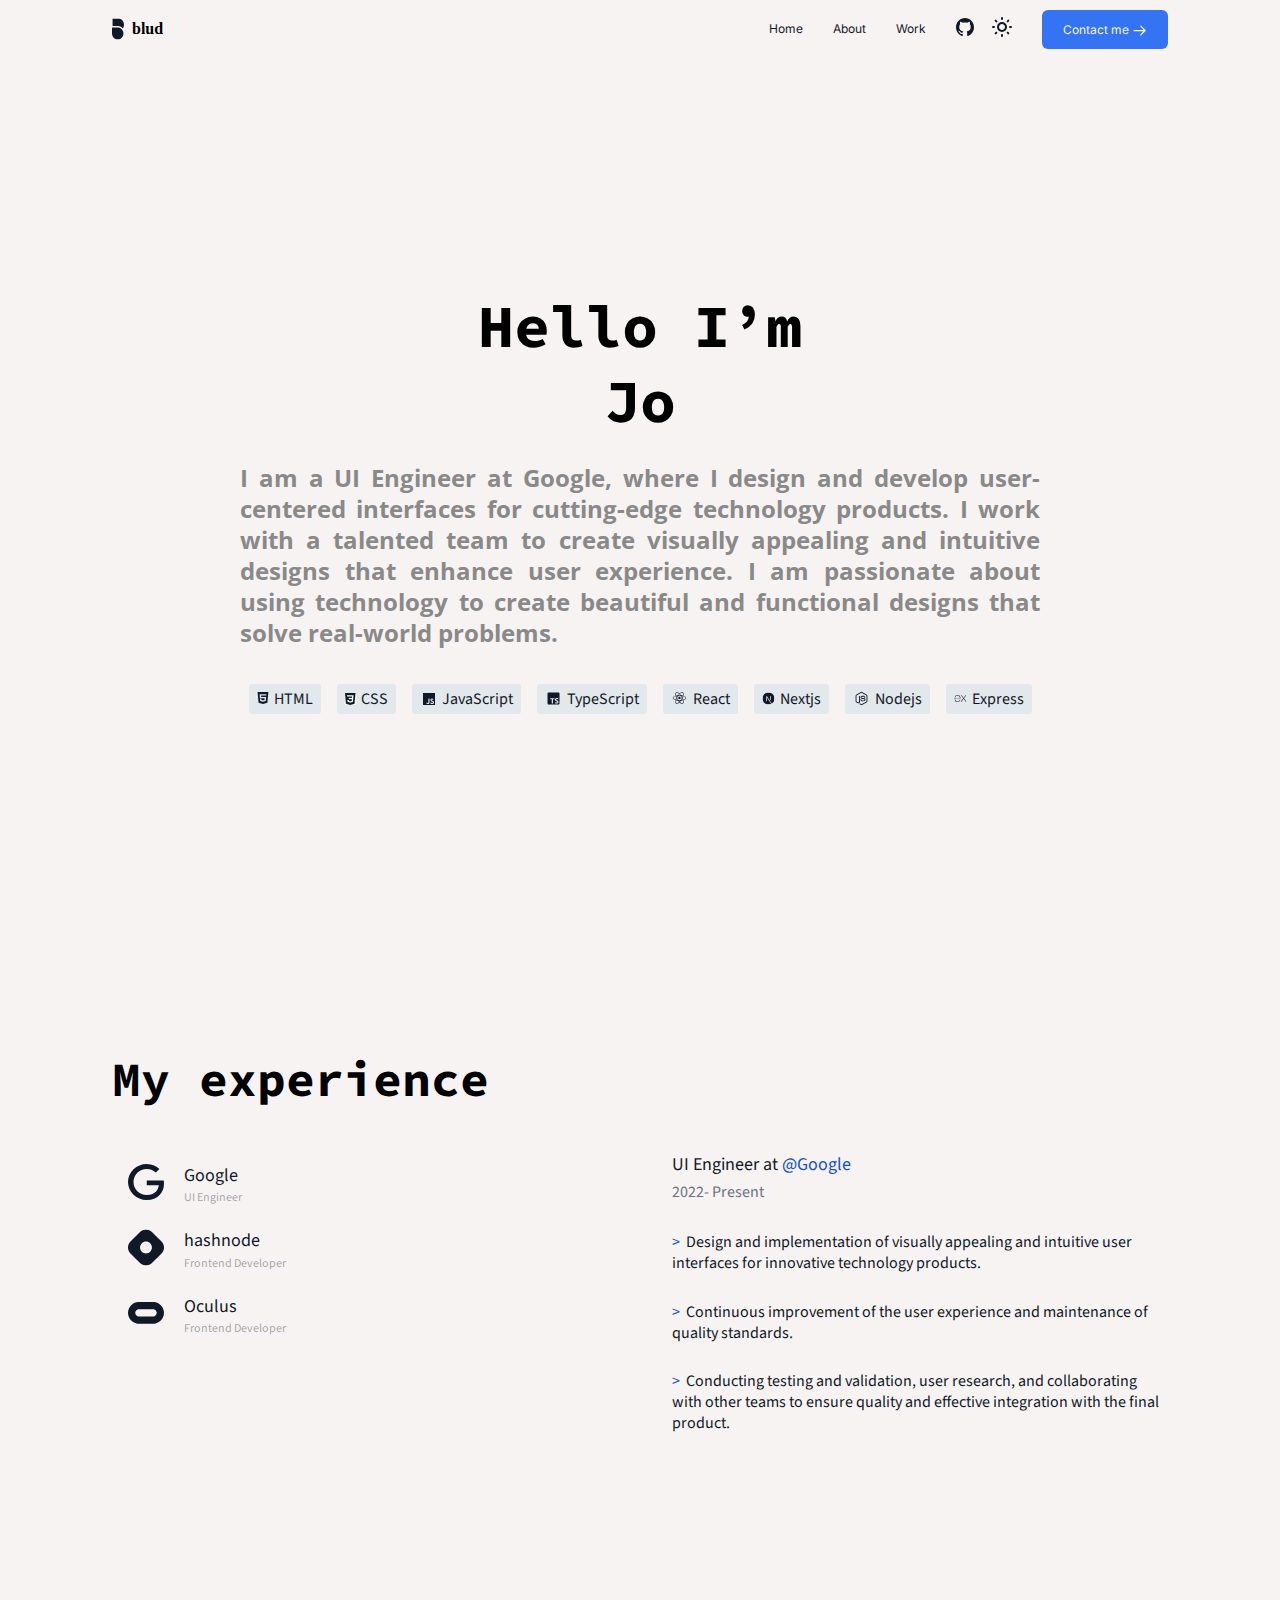
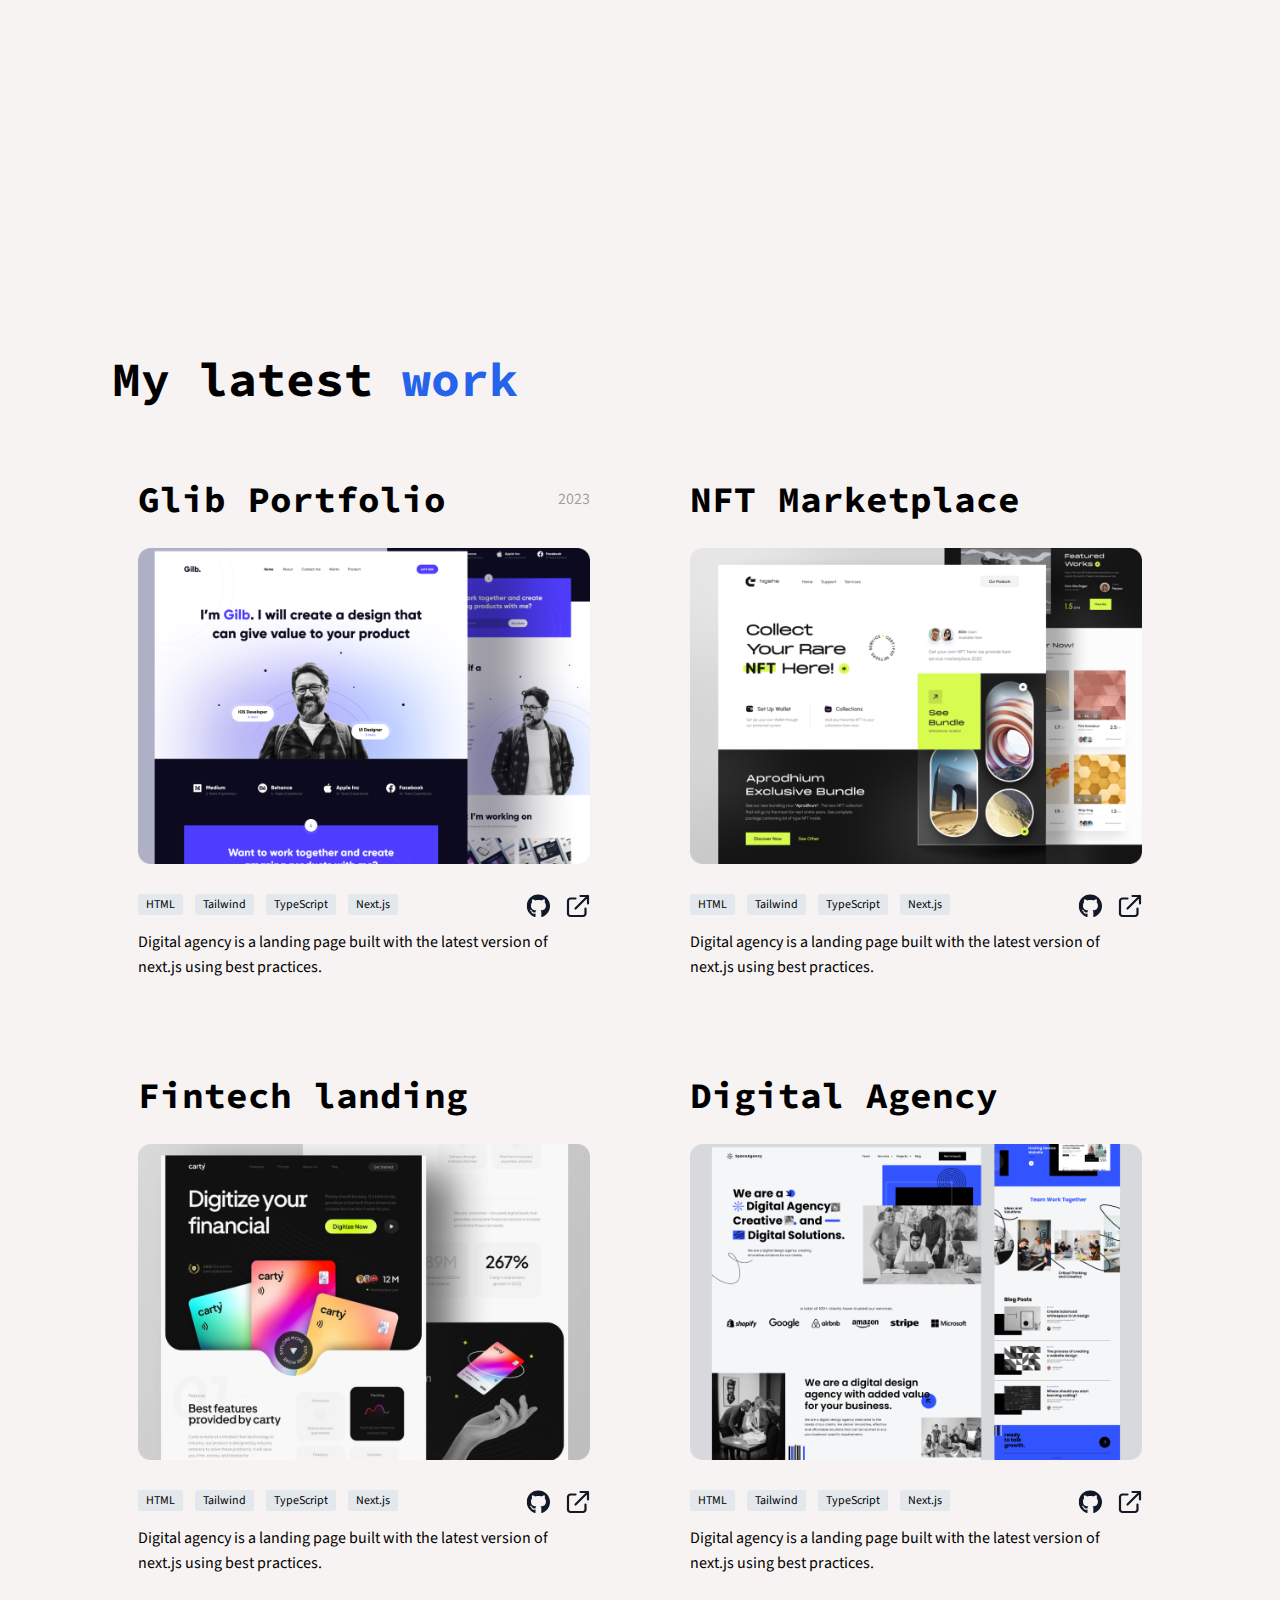
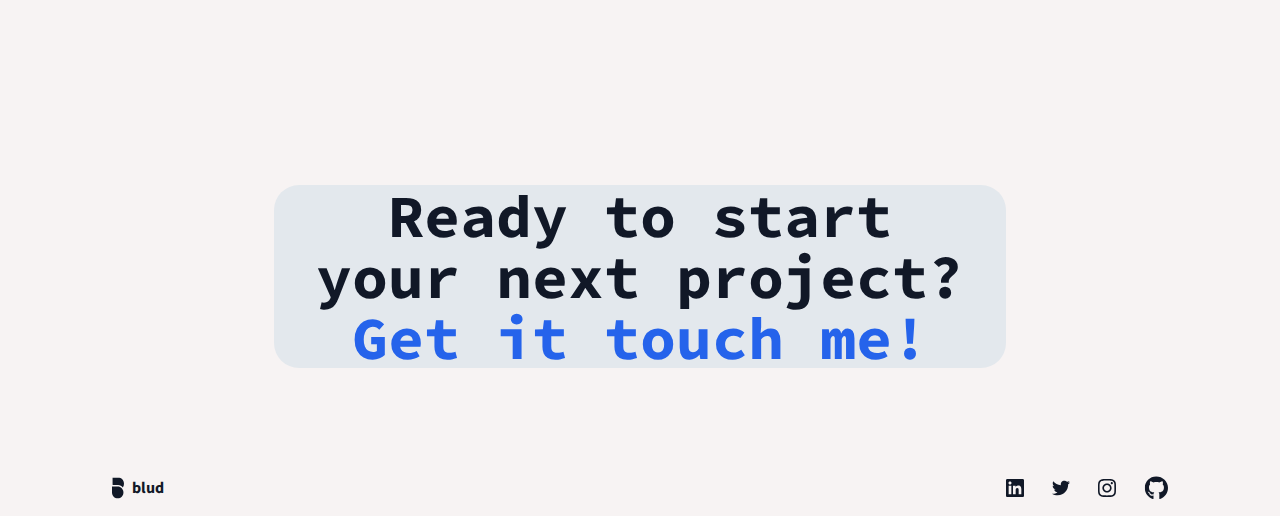
==== index.html @ 92651049 "Update index.html" ====
<!DOCTYPE html>
<html lang="en">
  <head>
    <meta charset="UTF-8" />
    <meta http-equiv="X-UA-Compatible" content="IE=edge" />
    <meta name="viewport" content="width=device-width, initial-scale=1.0" />
    <title>Jigar Khalas</title>
    <link rel="shortcut icon" href="./Images/favicon.png" type="image/x-icon" />
    <link rel="stylesheet" href="index.css" />
  </head>
  <body>
    <section class="header">
      <div class="nav">
        <div class="logo">
          <img src="Images/logo.svg" alt="Logo" />
          <h4>blud</h4>
        </div>
        <div class="navigation">
          <nav class="nav">
            <ul class="nav-links">
              <li><a href="#home">Home</a></li>
              <li><a href="#experience">About</a></li>
              <li><a href="#work">Work</a></li>
              <ul class="nav-icons">
                <li>
                  <a
                    href="https://github.com/Jjigar1912"
                    target="_blank"
                    class="nav-link text-dark"
                    ><svg
                      width="18"
                      height="18"
                      viewBox="0 0 18 18"
                      fill="none"
                      xmlns="http://www.w3.org/2000/svg"
                    >
                      <path
                        d="M9 0C4.0275 0 0 4.13206 0 9.22851C0 13.3067 2.5785 16.7651 6.15375 17.9841C6.60375 18.071 6.76875 17.7856 6.76875 17.5403C6.76875 17.3211 6.76125 16.7405 6.7575 15.9715C4.254 16.5283 3.726 14.7333 3.726 14.7333C3.3165 13.6682 2.72475 13.3836 2.72475 13.3836C1.9095 12.8115 2.78775 12.823 2.78775 12.823C3.6915 12.8876 4.16625 13.7735 4.16625 13.7735C4.96875 15.1847 6.273 14.7771 6.7875 14.5411C6.8685 13.9443 7.10025 13.5375 7.3575 13.3067C5.35875 13.076 3.258 12.2824 3.258 8.74632C3.258 7.73887 3.60675 6.916 4.18425 6.27C4.083 6.03698 3.77925 5.09875 4.263 3.82752C4.263 3.82752 5.01675 3.57989 6.738 4.77345C7.458 4.56811 8.223 4.4666 8.988 4.46198C9.753 4.4666 10.518 4.56811 11.238 4.77345C12.948 3.57989 13.7017 3.82752 13.7017 3.82752C14.1855 5.09875 13.8818 6.03698 13.7917 6.27C14.3655 6.916 14.7142 7.73887 14.7142 8.74632C14.7142 12.2916 12.6105 13.0722 10.608 13.299C10.923 13.5759 11.2155 14.1419 11.2155 15.0063C11.2155 16.2414 11.2043 17.2335 11.2043 17.5334C11.2043 17.7756 11.3617 18.064 11.823 17.9718C15.4237 16.7613 18 13.3006 18 9.22851C18 4.13206 13.9703 0 9 0Z"
                        fill="#111827"
                      />
                    </svg>
                  </a>
                </li>
                <li>
                  <a href="#" class="nav-link text-dark"
                    ><svg
                      width="20"
                      height="20"
                      viewBox="0 0 20 20"
                      fill="none"
                      xmlns="http://www.w3.org/2000/svg"
                    >
                      <path
                        d="M10 1V2M10 18V19M19 10H18M2 10H1M16.364 16.364L15.657 15.657M4.343 4.343L3.636 3.636M16.364 3.636L15.657 4.343M4.343 15.657L3.636 16.364M14 10C14 11.0609 13.5786 12.0783 12.8284 12.8284C12.0783 13.5786 11.0609 14 10 14C8.93913 14 7.92172 13.5786 7.17157 12.8284C6.42143 12.0783 6 11.0609 6 10C6 8.93913 6.42143 7.92172 7.17157 7.17157C7.92172 6.42143 8.93913 6 10 6C11.0609 6 12.0783 6.42143 12.8284 7.17157C13.5786 7.92172 14 8.93913 14 10Z"
                        stroke="#111827"
                        stroke-width="2"
                        stroke-linecap="round"
                        stroke-linejoin="round"
                      />
                    </svg>
                  </a>
                </li>
                <li id="icon" class="display">
                  <img
                    src="Navbar-toggle.svg"
                    onclick="openMenu()"
                    id="iconimg"
                  />
                </li>
              </ul>
              <div class="btn-contact hide">
                <a href="#"
                  >Contact me
                  <img
                    src="./Images/arrow-right.svg"
                    width="15"
                    style="position: relative; bottom: -4px"
                /></a>
              </div>
            </ul>
          </nav>
        </div>
      </div>
    </section>
    <!-- 
        Mobile Navigation
    -->
    <section class="mobileNav display-Menu" id="mobileNav">
      <ul class="mobile-menu">
        <li><a href="#home" onclick="closeMenu()">Home</a></li>
        <li><a href="#experience" onclick="closeMenu()">About</a></li>
        <li><a href="#work" onclick="closeMenu()">Work</a></li>
        <li class="btn-contact">
          <a href="#" style="color: white">Contact me</a>
        </li>
      </ul>
    </section>

    <!-- 
        Main Section 
    -->

    <section class="main" id="main">
      <div class="firstdiv">
        <h1>Hello I’m <br /><span id="name"></span></h1>
      </div>
      <div class="seconddiv">
        <p>
          I am a UI Engineer at Google, where I design and develop user-centered
          interfaces for cutting-edge technology products. I work with a
          talented team to create visually appealing and intuitive designs that
          enhance user experience. I am passionate about using technology to
          create beautiful and functional designs that solve real-world
          problems.
        </p>
      </div>
      <div class="thirddiv">
        <div>
          <img src="./Images/HTML.svg" />
          <span>HTML</span>
        </div>
        <div>
          <img src="./Images/css.jpg" />
          <span>CSS</span>
        </div>
        <div>
          <img src="./Images/js.svg" />
          <span>JavaScript</span>
        </div>
        <div>
          <img src="./Images/ts.svg" />
          <span>TypeScript</span>
        </div>
        <div>
          <img src="./Images/react.svg" />
          <span>React</span>
        </div>
        <div>
          <img src="./Images/nextjs.svg" />
          <span>Nextjs</span>
        </div>
        <div>
          <img src="./Images/nodejs.svg" />
          <span>Nodejs</span>
        </div>
        <div>
          <img src="./Images/express.svg" />
          <span>Express</span>
        </div>
      </div>
    </section>

    <section class="experience" id="experience">
      <div class="main-div">
        <div class="experience-title">
          <h1>My experience</h1>
        </div>
        <div class="cards">
          <div class="left">
            <div class="firstdiv exp">
              <div>
                <img src="./Images/google.svg" />
              </div>
              <div class="card-text" style="width : fit-content">
                <p class="company">Google</p>
                <p class="designation">UI Engineer</p>
              </div>
            </div>
            <div class="seconddiv exp">
              <div>
                <img src="./Images/hashnode.svg" />
              </div>
              <div class="card-text" style="width : fit-content">
                <p class="company">hashnode</p>
                <p class="designation">Frontend Developer</p>
              </div>
            </div>
            <div class="thirddiv exp">
              <div>
                <img src="./Images/oculus.svg" />
              </div>
              <div class="card-text" style="width : fit-content">
                <p class="company">Oculus</p>
                <p class="designation">Frontend Developer</p>
              </div>
            </div>
          </div>
          <div class="right">
            <div class="first">
              <p>UI Engineer at <span style="color: #134fd2">@Google</span></p>
              <p>2022- Present</p>
            </div>
            <div class="second">
              <p>
                <span style="color: #134fd2"> > </span>&nbsp;Design and
                implementation of visually appealing and intuitive user
                interfaces for innovative technology products.
              </p>
            </div>
            <div class="third">
              <p>
                <span style="color: #134fd2"> > </span>&nbsp;Continuous
                improvement of the user experience and maintenance of quality
                standards.
              </p>
            </div>
            <div class="third">
              <p>
                <span style="color: #134fd2"> > </span>&nbsp;Conducting testing
                and validation, user research, and collaborating with other
                teams to ensure quality and effective integration with the final
                product.
              </p>
            </div>
          </div>
        </div>
      </div>
    </section>

    <section class="latestWork" id="work">
      <div class="latestworkdiv">
        <div class="first">
          <h2>My latest <span style="color: #2563eb">work</span></h2>
        </div>
        <div class="second">
          <div class="card">
            <div class="card-top-text">
              <h3>Glib Portfolio</h3>
              <p class="year">2023</p>
            </div>
            <div class="card-image">
              <img src="./Images/glib.png" />
            </div>
            <div class="card-footer">
              <div class="space-between">
                <div>
                  <ul class="technology">
                    <li>HTML</li>
                    <li>Tailwind</li>
                    <li>TypeScript</li>
                    <li>Next.js</li>
                  </ul>
                </div>
                <div class="card-icon">
                  <img src="./Images/github.svg" />
                  <img src="./Images/link.svg" />
                </div>
              </div>
              <div class="last-text">
                <p>
                  Digital agency is a landing page built with the latest version
                  of next.js using best practices.
                </p>
              </div>
            </div>
          </div>
          <div class="card">
            <div class="card-top-text">
              <h3>NFT Marketplace</h3>
            </div>
            <div class="card-image">
              <img src="./Images/nft.png" />
            </div>
            <div class="card-footer">
              <div class="space-between">
                <div>
                  <ul class="technology">
                    <li>HTML</li>
                    <li>Tailwind</li>
                    <li>TypeScript</li>
                    <li>Next.js</li>
                  </ul>
                </div>
                <div class="card-icon">
                  <img src="./Images/github.svg" />
                  <img src="./Images/link.svg" />
                </div>
              </div>
              <div class="last-text">
                <p>
                  Digital agency is a landing page built with the latest version
                  of next.js using best practices.
                </p>
              </div>
            </div>
          </div>
        </div>
        <div class="second">
          <div class="card">
            <div class="card-top-text">
              <h3>Fintech landing</h3>
            </div>
            <div class="card-image">
              <img src="./Images/fintech.png" />
            </div>
            <div class="card-footer">
              <div class="space-between">
                <div>
                  <ul class="technology">
                    <li>HTML</li>
                    <li>Tailwind</li>
                    <li>TypeScript</li>
                    <li>Next.js</li>
                  </ul>
                </div>
                <div class="card-icon">
                  <img src="./Images/github.svg" />
                  <img src="./Images/link.svg" />
                </div>
              </div>
              <div class="last-text">
                <p>
                  Digital agency is a landing page built with the latest version
                  of next.js using best practices.
                </p>
              </div>
            </div>
          </div>
          <div class="card">
            <div class="card-top-text">
              <h3>Digital Agency</h3>
            </div>
            <div class="card-image">
              <img src="./Images/agency.png" />
            </div>
            <div class="card-footer">
              <div class="space-between">
                <div>
                  <ul class="technology">
                    <li>HTML</li>
                    <li>Tailwind</li>
                    <li>TypeScript</li>
                    <li>Next.js</li>
                  </ul>
                </div>
                <div class="card-icon">
                  <img src="./Images/github.svg" />
                  <img src="./Images/link.svg" />
                </div>
              </div>
              <div class="last-text">
                <p>
                  Digital agency is a landing page built with the latest version
                  of next.js using best practices.
                </p>
              </div>
            </div>
          </div>
        </div>
      </div>
    </section>
    <section class="start">
      <div class="footer-text">
        <h1>
          Ready to start <br />your next project? <br /><span
            style="color: #2563eb"
            >Get it touch me!</span
          >
        </h1>
      </div>
    </section>
    <section class="footer">
      <div class="outerdiv">
        <div class="logo">
          <img src="Images/logo.svg" alt="Logo" />
          <h4>blud</h4>
        </div>
        <div style="gap: 28px; display: flex">
          <img src="./Images/linkedin.svg" />
          <img src="./Images/twitter.svg" />
          <img src="./Images/instagram.svg" />
          <img src="./Images/github.svg" />
        </div>
      </div>
    </section>
    <script>
      const mobileNav = document.getElementById("mobileNav");
      const icon = document.getElementById("icon");
      const iconimg = document.getElementById("iconimg");
      const openMenu = () => {
        mobileNav.style.opacity = 1;
        if (iconimg.src.includes("Navbar-toggle.svg")) {
          iconimg.src = "close.png";
          iconimg.width = "20";
          iconimg.height = "20";
          console.log(iconimg.src);
        } else {
          iconimg.src = "Navbar-toggle.svg";
          iconimg.width = "20";
          iconimg.height = "20";
        }
        if (mobileNav.classList.contains("display-Menu")) {
          mobileNav.classList.remove("display-Menu");
        } else {
          mobileNav.classList.add("display-Menu");
        }
      };
      let user = "Joe Martinez";
      const name = document.getElementById("name");
      var index = 0;
      const typing = () => {
        name.innerHTML = user.slice(0, index);
        index === user.length ? (index = 0) : index++;
        setTimeout(() => {
          typing();
        }, 300);
      };
      typing();
      const closeMenu = () => {
        mobileNav.classList.add("display-Menu");
        iconimg.src = "Navbar-toggle.svg";
        iconimg.width = "20";
        iconimg.height = "20";
      };
    </script>
  </body>
</html>
---- index.css ----
@import url("https://fonts.googleapis.com/css2?family=Source+Sans+Pro&display=swap");
@import url("https://fonts.googleapis.com/css2?family=Inter&display=swap");
@import url("https://fonts.googleapis.com/css2?family=Open+Sans:wght@700&display=swap");
@import url("https://fonts.googleapis.com/css2?family=Source+Code+Pro:wght@700&display=swap");
* {
  margin: 0;
  padding: 0;
  box-sizing: border-box;
  scroll-behavior: smooth;
}

:root {
  --bg-color: #F7F3F3;
}

body {
  background-color: var(--bg-color);
}

body::-webkit-scrollbar {
  display: none;
}

.header {
  max-width: 1440px;
  width: 100%;
  padding: 0px 112px;
  margin: auto;
  z-index: 1000;
}
.header .nav {
  display: flex;
  align-items: center;
  justify-content: space-between;
}
.header .nav .logo {
  display: flex;
  gap: 8px;
  align-items: center;
  padding: 17.5px 0;
}

.nav-links {
  display: flex;
  justify-content: center;
  align-items: center;
  gap: 30px;
}
.nav-links li {
  list-style-type: none;
  text-decoration: none;
  font-family: "Inter", sans-serif;
  font-size: 12px;
}
.nav-links li a {
  text-decoration: none;
  color: #111827;
  position: relative;
}
.nav-links li a:hover {
  font-weight: bolder;
}
.nav-links li a:hover::after {
  content: "";
  width: 20px;
  height: 5px;
  background-color: black;
  position: absolute;
  top: 15px;
  left: 5px;
}

.nav-icons {
  display: flex;
  align-items: center;
  justify-content: flex-start;
  gap: 18px;
}

.btn-contact a {
  padding: 12px 21px;
  background: #3474F3;
  border-radius: 6px;
  color: #F7F3F3;
  text-decoration: none;
  font-family: "Inter";
  font-style: normal;
  font-weight: 400;
  font-size: 12px;
}

.mobileNav {
  position: absolute;
  top: 57px;
  left: 0;
  z-index: 100;
  width: 100%;
  background-color: white;
  height: 100vh;
  overflow: hidden;
}
.mobileNav .mobile-menu {
  height: calc(100vh - 56px);
  display: flex;
  flex-direction: column;
  justify-content: center;
  align-items: center;
  gap: 50px;
}
.mobileNav .mobile-menu li {
  list-style-type: none;
  text-decoration: none;
  font-family: "Inter", sans-serif;
  font-size: 12px;
}
.mobileNav .mobile-menu li a {
  text-decoration: none;
  color: #111827;
  position: relative;
}
.mobileNav .mobile-menu li a:hover {
  font-weight: bolder;
}
.mobileNav .mobile-menu li a:hover::after {
  content: "";
  width: 20px;
  height: 5px;
  background-color: black;
  position: absolute;
  top: 15px;
  left: 5px;
}

.display {
  display: none;
}

.display-Menu {
  display: none;
}

/* Main Section */
.main {
  min-height: 100vh;
  display: flex;
  justify-content: center;
  align-items: center;
  flex-direction: column;
  gap: 24px;
}
.main .firstdiv h1 {
  font-family: "Source Code Pro", monospace;
  font-size: 60px;
  text-align: center;
  max-width: 432px;
  width: 100%;
}
.main .seconddiv p {
  font-family: "Open Sans";
  font-style: normal;
  font-weight: 700;
  font-size: 24px;
  line-height: 31px;
  text-align: justify;
  color: #898989;
  max-width: 800px;
  width: 100%;
}
.main .thirddiv {
  display: flex;
  gap: 16px;
  justify-content: space-between;
  padding: 12px 0;
  flex-wrap: wrap;
  align-items: flex-start;
}
.main .thirddiv div {
  display: flex;
  flex-direction: row;
  justify-content: center;
  align-items: center;
  padding: 3px 8px;
  gap: 5px;
  background: #E3E8ED;
  border-radius: 3px;
}
.main .thirddiv div span {
  font-family: "Source Sans Pro";
  font-style: normal;
  font-weight: 400;
  font-size: 16px;
  line-height: 153.7%;
  color: #111827;
}

.experience {
  margin: auto;
  width: 100%;
  max-width: 1440px;
  min-height: 100vh;
  padding: 92px 0px 92px 0px;
}
.experience .main-div {
  display: flex;
  flex-direction: column;
  align-items: flex-start;
  padding: 0px 112px;
  gap: 42px;
}
.experience .main-div .experience-title h1 {
  font-family: "Source Code Pro";
  font-style: normal;
  font-weight: 700;
  font-size: 48px;
  line-height: 60px;
}
.experience .main-div .cards {
  display: flex;
  flex-direction: row;
  align-items: flex-start;
  padding: 0px;
  gap: 64px;
}
.experience .main-div .cards .left {
  display: flex;
  flex-direction: column;
  align-items: flex-start;
  padding: 0px;
  width: 50%;
  border-radius: 5px;
}
.experience .main-div .cards .left .exp:hover {
  background-color: #E3E8ED;
}
.experience .main-div .cards .left .firstdiv {
  display: flex;
  flex-direction: row;
  align-items: center;
  padding: 11px 16px;
  gap: 20px;
  border-radius: 5px;
  width: 100%;
}
.experience .main-div .cards .left .firstdiv .card-text {
  display: flex;
  flex-direction: column;
  align-items: flex-start;
  padding: 0;
}
.experience .main-div .cards .left .seconddiv {
  display: flex;
  flex-direction: row;
  align-items: center;
  padding: 11px 16px;
  gap: 20px;
  width: 100%;
  border-radius: 5px;
}
.experience .main-div .cards .left .thirddiv {
  display: flex;
  flex-direction: row;
  align-items: center;
  padding: 11px 16px;
  gap: 20px;
  width: 100%;
  border-radius: 5px;
}
.experience .main-div .cards .right {
  display: flex;
  width: 50%;
  flex-direction: column;
  align-items: flex-start;
  padding: 0px;
  gap: 28px;
}
.experience .main-div .cards .right .first {
  font-family: "Source Sans Pro";
  font-style: normal;
  font-weight: 400;
  font-size: 18px;
  line-height: 28.57px;
  color: #111827;
}
.experience .main-div .cards .right .first p:last-child {
  font-family: "Source Sans Pro";
  font-style: normal;
  font-weight: 400;
  font-size: 16px;
  line-height: 153.7%;
  color: #6B7280;
}
.experience .main-div .cards .right .second {
  font-family: "Source Sans Pro";
  font-style: normal;
  font-weight: 400;
  font-size: 16px;
  line-height: 20.83px;
  color: #111827;
}
.experience .main-div .cards .right .third {
  font-family: "Source Sans Pro";
  font-style: normal;
  font-weight: 400;
  font-size: 16px;
  line-height: 20.83px;
  color: #111827;
}

.company {
  font-family: "Source Sans Pro";
  font-style: normal;
  font-weight: 400;
  font-size: 18px;
  line-height: 158.7%;
  color: #111827;
}

.designation {
  font-family: "Source Sans Pro";
  font-style: normal;
  font-weight: 400;
  font-size: 12px;
  line-height: 15px;
  color: rgba(23, 33, 53, 0.4);
}

/* Latest Work */
.latestWork {
  max-width: 1440px;
  width: 100%;
  margin: auto;
  padding: 92px 0px;
}
.latestWork .latestworkdiv {
  display: flex;
  flex-direction: column;
  gap: 42px;
  width: 100%;
  padding: 0px 112px;
}
.latestWork .latestworkdiv .first {
  width: 100%;
}
.latestWork .latestworkdiv .first h2 {
  font-size: 48px;
  font-family: "Source Code Pro";
  font-style: normal;
  font-weight: 700;
}
.latestWork .latestworkdiv .second {
  width: 100%;
  display: flex;
  width: 100%;
  padding: 0px;
  gap: 48px;
}
.latestWork .latestworkdiv .second .card {
  display: flex;
  flex-direction: column;
  align-items: flex-start;
  padding: 26px;
  border-radius: 10px;
  flex-wrap: wrap;
  gap: 26px;
}
.latestWork .latestworkdiv .second .card:hover {
  background: #E3E8ED;
}
.latestWork .latestworkdiv .second .card .card-top-text p {
  font-family: "Source Sans Pro";
  font-style: normal;
  font-weight: 400;
  font-size: 16px;
  line-height: 153.7%;
  color: rgba(18, 15, 12, 0.4);
}
.latestWork .latestworkdiv .second .card .card-image {
  width: 100%;
}
.latestWork .latestworkdiv .second .card .card-image img {
  width: 100%;
}
.latestWork .latestworkdiv .second .card .card-footer {
  display: flex;
  flex-direction: column;
  gap: 12px;
}
.latestWork .latestworkdiv .second .card .card-footer .last-text {
  font-family: "Source Sans Pro";
  font-style: normal;
  font-weight: 400;
  font-size: 16px;
  line-height: 153.7%;
}
.latestWork .latestworkdiv .second .card .card-footer .space-between {
  display: flex;
  justify-content: space-between;
}
.latestWork .latestworkdiv .second .card .card-footer .space-between .technology {
  display: flex;
  list-style-type: none;
  gap: 12px;
}
.latestWork .latestworkdiv .second .card .card-footer .space-between .technology li {
  width: -moz-fit-content;
  width: fit-content;
  padding: 3px 8px;
  font-family: "Source Sans Pro";
  font-style: normal;
  font-weight: 400;
  font-size: 12px;
  line-height: 15px;
  background: #E3E8ED;
  border-radius: 3px;
}
.latestWork .latestworkdiv .second .card .card-footer .space-between .card-icon {
  display: flex;
  gap: 16px;
}
.latestWork .latestworkdiv .second .card .card-top-text {
  display: flex;
  justify-content: space-between;
  align-items: center;
  align-self: flex-start;
  width: 100%;
  gap: 103px;
}
.latestWork .latestworkdiv .second .card .card-top-text h3 {
  font-family: "Source Code Pro";
  font-style: normal;
  font-weight: 700;
  font-size: 36px;
  line-height: 45px;
}

.start {
  display: flex;
  flex-direction: row;
  justify-content: center;
  align-items: center;
  padding: 92px 0px;
  margin: auto;
}
.start .footer-text {
  padding: 0px 42px;
  background: #E3E8ED;
  border-radius: 25px;
  display: flex;
  justify-content: center;
  align-items: center;
}
.start .footer-text h1 {
  text-align: center;
  font-family: "Source Code Pro";
  font-style: normal;
  font-weight: 700;
  font-size: 60px;
  line-height: 61px;
  color: #111827;
}

.footer {
  padding: 16px 0px;
  width: 100%;
  max-width: 1440px;
  margin: auto;
}
.footer .logo {
  display: flex;
  gap: 8px;
  align-items: center;
}
.footer .logo h4 {
  font-family: "Source Sans Pro", sans-serif;
  color: #111827;
}
.footer .outerdiv {
  border-radius: 25px;
  padding: 0px 112px;
  display: flex;
  justify-content: space-between;
  align-items: center;
}

@media screen and ((min-width: 780px) and (max-width: 1024px)) {
  .latestWork {
    padding: 92px 0px;
    display: flex;
    justify-content: center;
    align-items: center;
  }
  .latestWork .latestworkdiv {
    padding: 0px 48px;
    gap: 42px;
  }
  .latestWork .latestworkdiv .second {
    flex-direction: column;
  }
  .year {
    display: none;
  }
  .header {
    padding: 0px 48px;
  }
  .main {
    padding: 92px 18px;
  }
  .main .thirddiv {
    max-width: 800px;
    width: 100%;
    gap: 10px;
  }
  .designation {
    display: none;
  }
  .experience .main-div {
    padding: 0 48px;
  }
  .footer .outerdiv {
    border-radius: 25px;
    padding: 0px 48px;
    display: flex;
    justify-content: space-between;
    align-items: center;
  }
}
@media screen and ((min-width: 600px) and (max-width: 780px)) {
  .header {
    padding: 0px 32px;
  }
  .main {
    padding: 92px 18px;
  }
}
@media screen and ((min-width: 400px) and (max-width: 780px)) {
  .year {
    display: none;
  }
  .latestWork {
    padding: 92px 0px;
    display: flex;
    justify-content: center;
    align-items: center;
  }
  .latestWork .latestworkdiv {
    padding: 0px 32px;
    gap: 42px;
  }
  .latestWork .latestworkdiv .second {
    flex-direction: column;
  }
  .main {
    padding: 92px 18px;
  }
  .main .thirddiv {
    justify-content: center;
  }
  .designation {
    display: none;
  }
  .experience .main-div {
    padding: 0 32px;
  }
  .experience .main-div .left {
    width: 40%;
  }
  .experience .main-div .right {
    width: 60%;
  }
  .start {
    padding: 92px 32px;
  }
  .start .footer-text {
    padding: 0px 42px;
    background: #E3E8ED;
    border-radius: 25px;
    display: flex;
    justify-content: center;
    align-items: center;
  }
  .start .footer-text h1 {
    font-size: 48px;
    line-height: 60.34px;
  }
  .footer .outerdiv {
    border-radius: 25px;
    padding: 0px 32px;
    display: flex;
    justify-content: space-between;
    align-items: center;
  }
}
@media screen and (max-width: 470px) {
  .main {
    padding: 92px 18px;
  }
  .main .thirddiv {
    justify-content: center;
  }
}
@media screen and (max-width: 450px) {
  .experience .main-div .experience-title h1 {
    font-size: 30px;
  }
}
@media screen and (max-width: 470px) {
  .main .firstdiv h1 {
    font-size: 36px;
  }
  .latestWork .latestworkdiv .first h2 {
    font-size: 30px;
  }
  .latestWork .latestworkdiv .second .card .card-top-text h3 {
    font-size: 24px;
  }
}
@media screen and (max-width: 550px) {
  .company {
    display: none;
  }
  .left {
    flex-direction: row;
  }
  .experience .main-div .cards {
    flex-direction: column;
  }
  .experience .main-div .cards .left {
    display: flex;
    flex-direction: row !important;
    align-items: center;
  }
  .experience .main-div .cards .right {
    width: 100%;
    gap: 38px;
  }
}
@media screen and (max-width: 600px) {
  .header {
    padding: 10px;
  }
  .nav-links > li {
    display: none;
  }
  .hide {
    display: none;
  }
  .display {
    display: block;
  }
}
@media screen and (max-width: 400px) {
  .latestWork {
    padding: 92px 0px;
    display: flex;
    justify-content: center;
    align-items: center;
  }
  .latestWork .latestworkdiv {
    padding: 0px 32px;
    gap: 42px;
  }
  .latestWork .latestworkdiv .second {
    flex-direction: column;
  }
  .latestWork .latestworkdiv .second .card {
    padding: 8px;
  }
  .latestWork .latestworkdiv .second .card .card-footer .space-between {
    flex-direction: column;
    gap: 10px;
  }
  .year {
    display: none;
  }
  .experience .main-div {
    padding: 0 16px;
  }
  .experience .main-div .experience-title h1 {
    font-size: 28px;
    width: 100%;
  }
  .designation {
    display: none;
  }
  .company {
    display: none;
  }
  .start .footer-text {
    padding: 42px 16px;
    background: #E3E8ED;
    border-radius: 25px;
    display: flex;
    justify-content: center;
    align-items: center;
  }
  .start .footer-text h1 {
    font-size: 24px;
    line-height: 30.17px;
  }
  .start {
    padding: 48px 16px;
  }
  .footer .outerdiv {
    border-radius: 25px;
    padding: 0px 16px;
    display: flex;
    justify-content: space-between;
    align-items: center;
  }
}
@media screen and (max-width: 670px) {
  .start .footer-text h1 {
    font-size: 24px;
    line-height: 30.17px;
  }
}/*# sourceMappingURL=index.css.map */
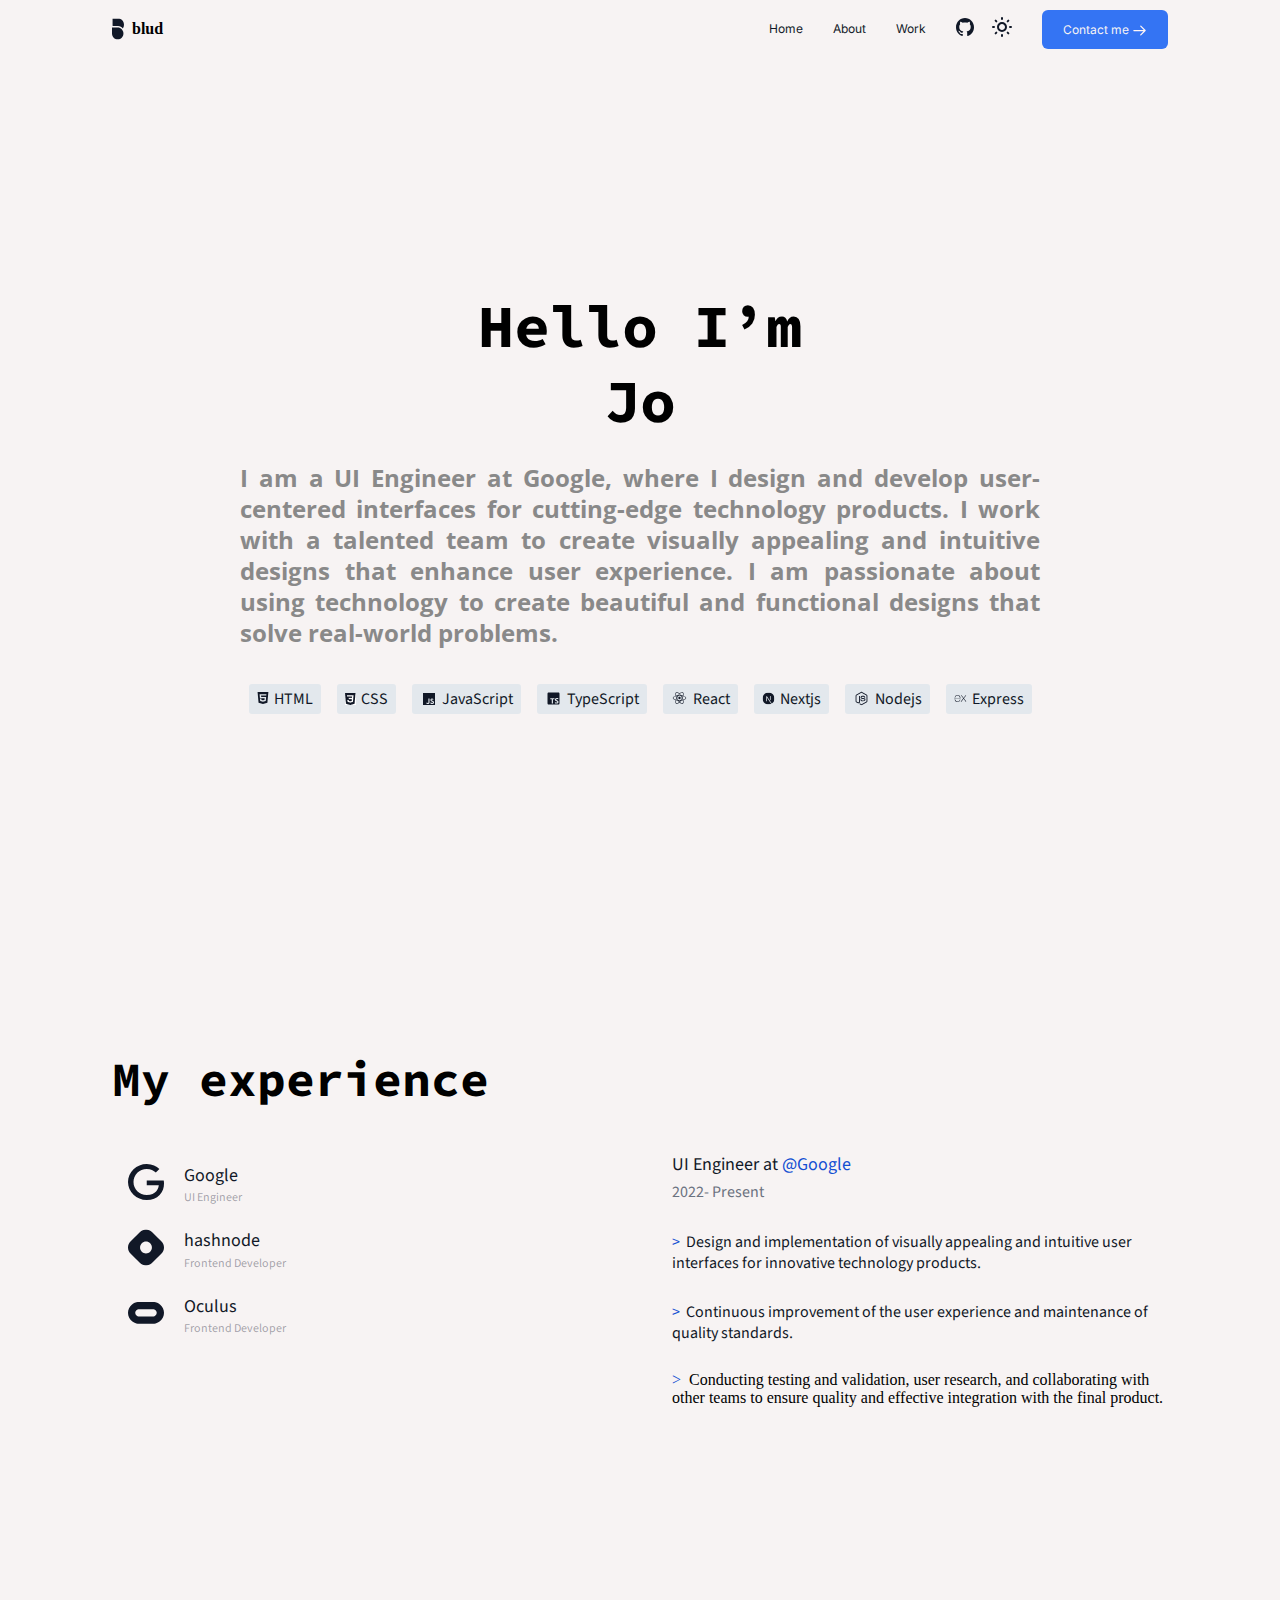
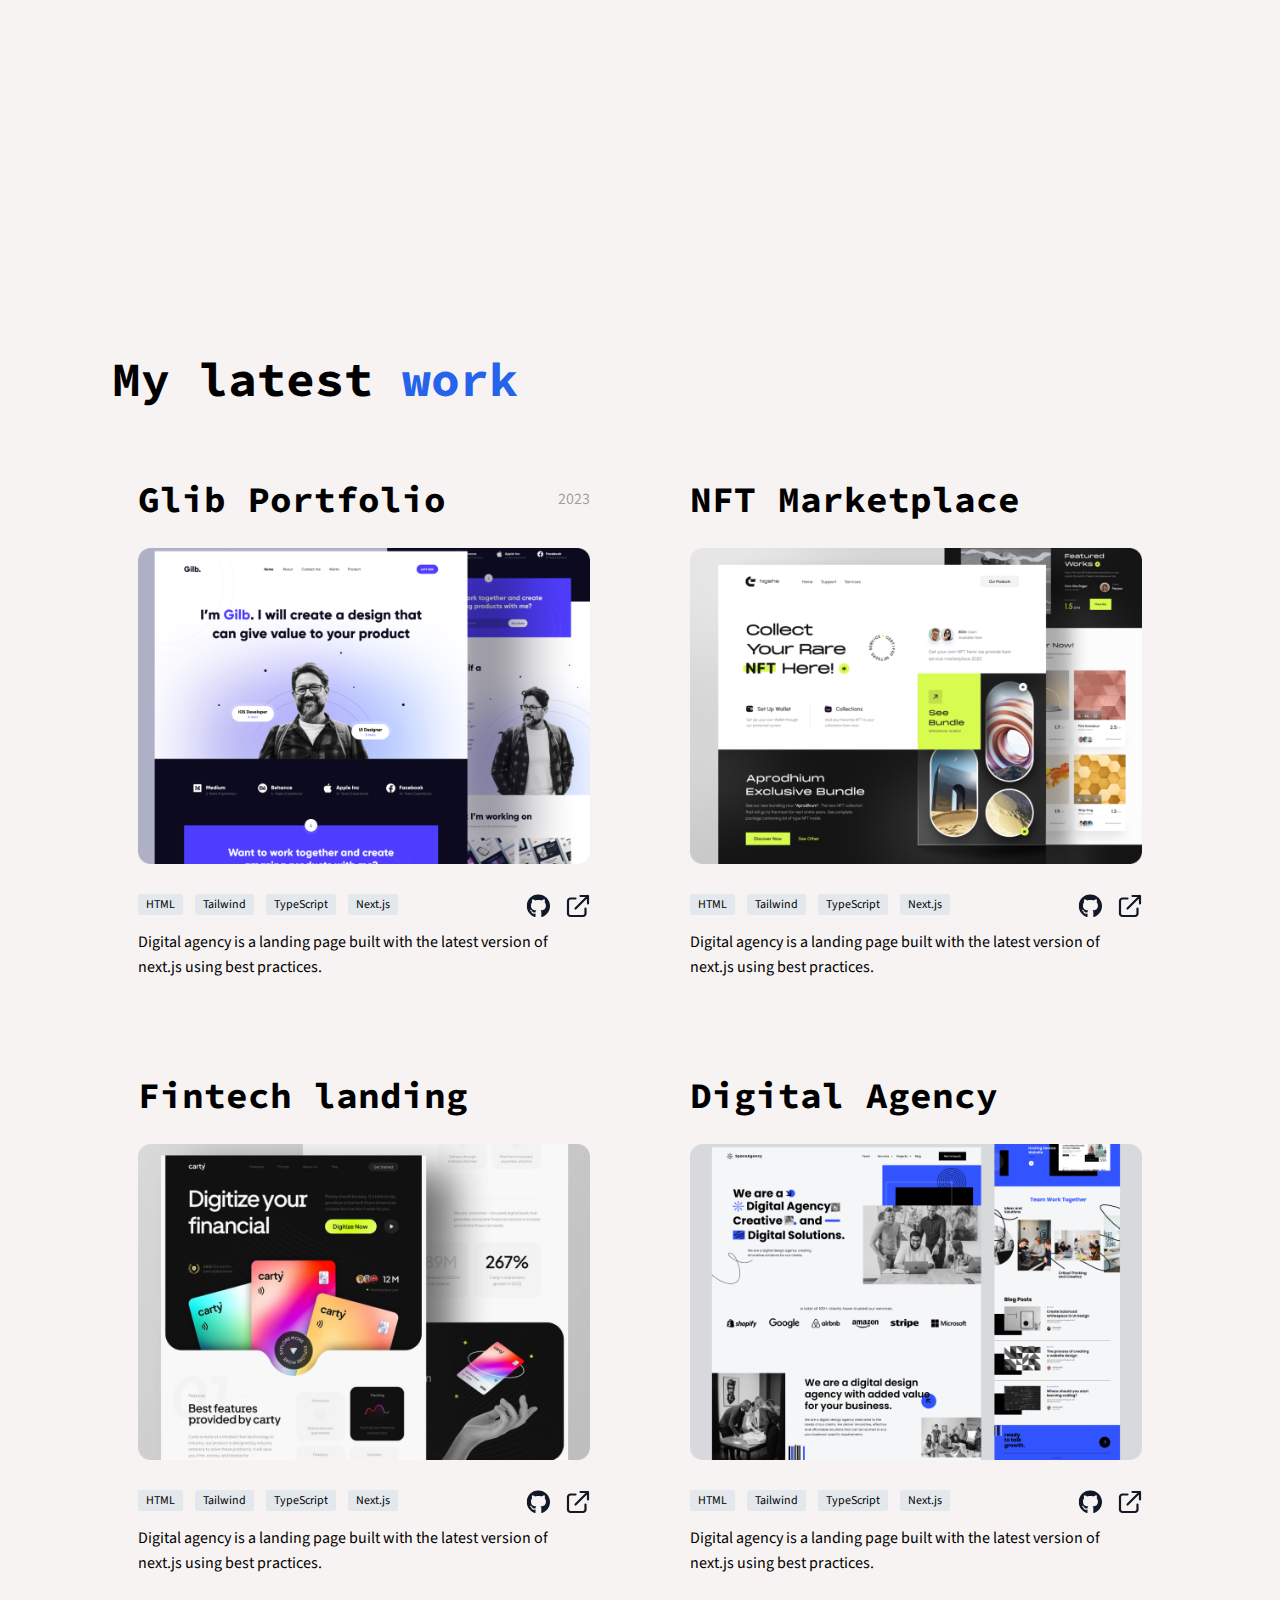
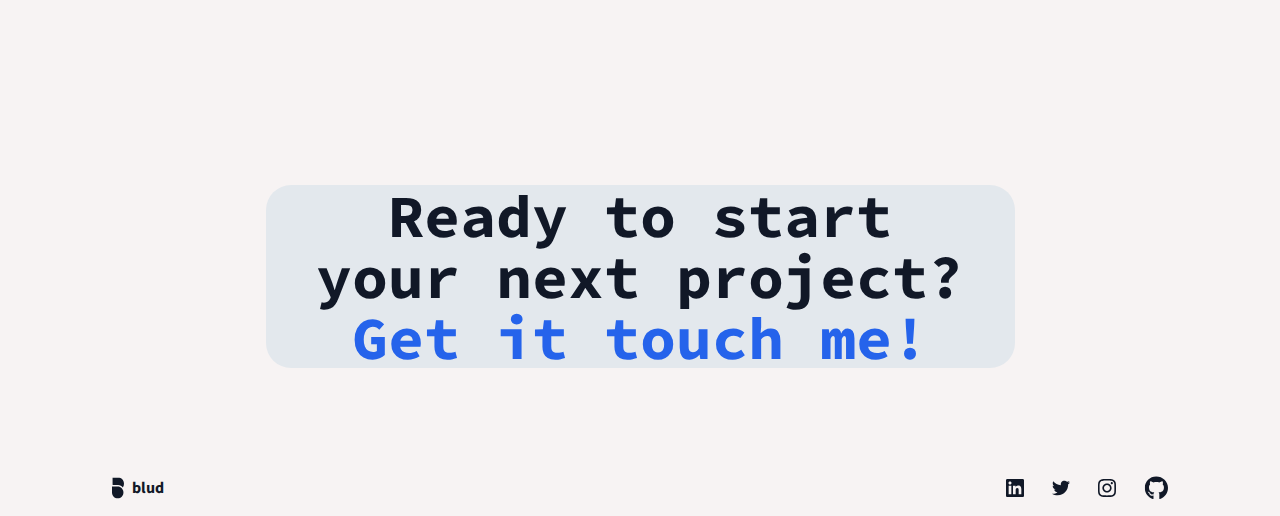
==== commit cfe4929a: "Changes Done" ====
--- a/index.html
+++ b/index.html
@@ -101,7 +101,7 @@
     -->
 
     <section class="main" id="main">
-      <div class="firstdiv">
+      <div class="firstdiv" style="min-height: 150px">
         <h1>Hello I’m <br /><span id="name"></span></h1>
       </div>
       <div class="seconddiv">
@@ -161,7 +161,7 @@
               <div>
                 <img src="./Images/google.svg" />
               </div>
-              <div class="card-text" style="width : fit-content">
+              <div class="card-text">
                 <p class="company">Google</p>
                 <p class="designation">UI Engineer</p>
               </div>
@@ -170,7 +170,7 @@
               <div>
                 <img src="./Images/hashnode.svg" />
               </div>
-              <div class="card-text" style="width : fit-content">
+              <div class="card-text">
                 <p class="company">hashnode</p>
                 <p class="designation">Frontend Developer</p>
               </div>
@@ -179,7 +179,7 @@
               <div>
                 <img src="./Images/oculus.svg" />
               </div>
-              <div class="card-text" style="width : fit-content">
+              <div class="card-text">
                 <p class="company">Oculus</p>
                 <p class="designation">Frontend Developer</p>
               </div>
@@ -204,7 +204,7 @@
                 standards.
               </p>
             </div>
-            <div class="third">
+            <div>
               <p>
                 <span style="color: #134fd2"> > </span>&nbsp;Conducting testing
                 and validation, user research, and collaborating with other
@@ -351,11 +351,9 @@
     </section>
     <section class="start">
       <div class="footer-text">
-        <h1>
-          Ready to start <br />your next project? <br /><span
-            style="color: #2563eb"
-            >Get it touch me!</span
-          >
+        <h1 style="max-width: 665px">
+          Ready to start your next project?
+          <span style="color: #2563eb">Get it touch me!</span>
         </h1>
       </div>
     </section>
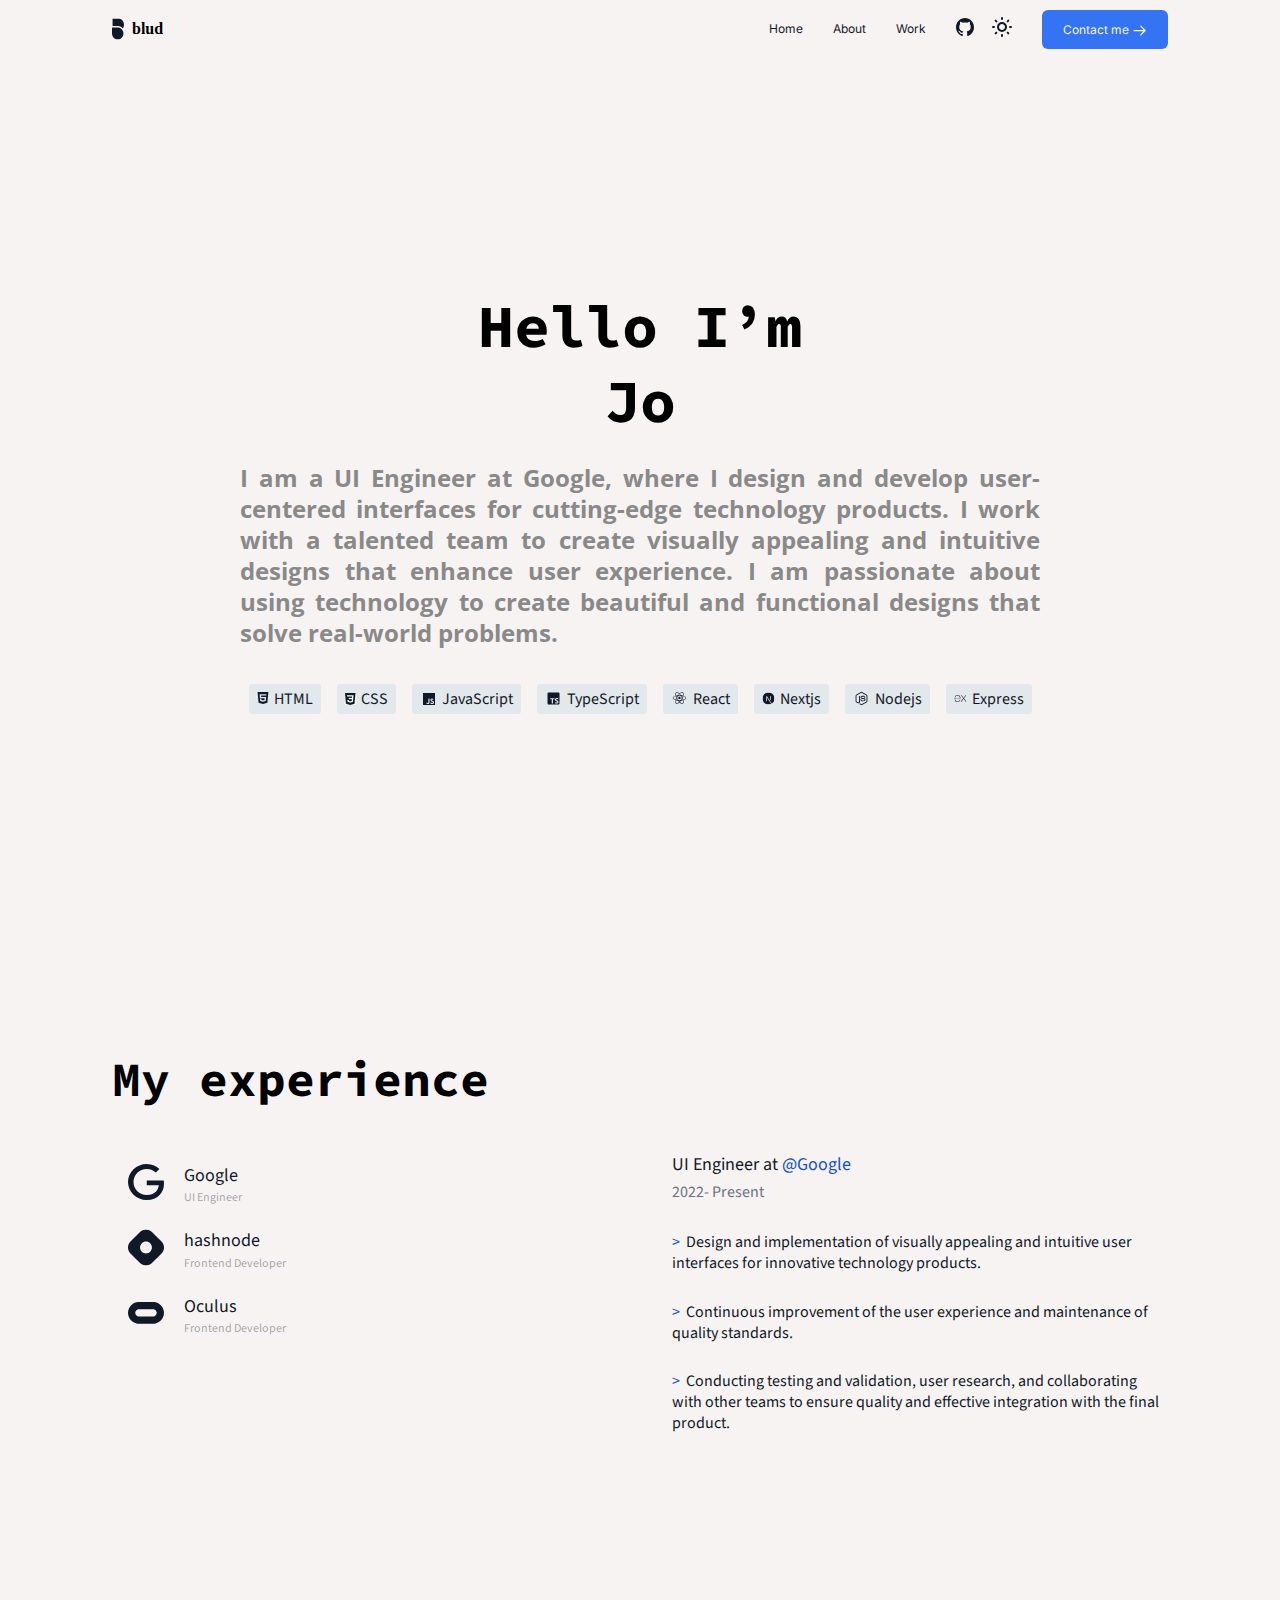
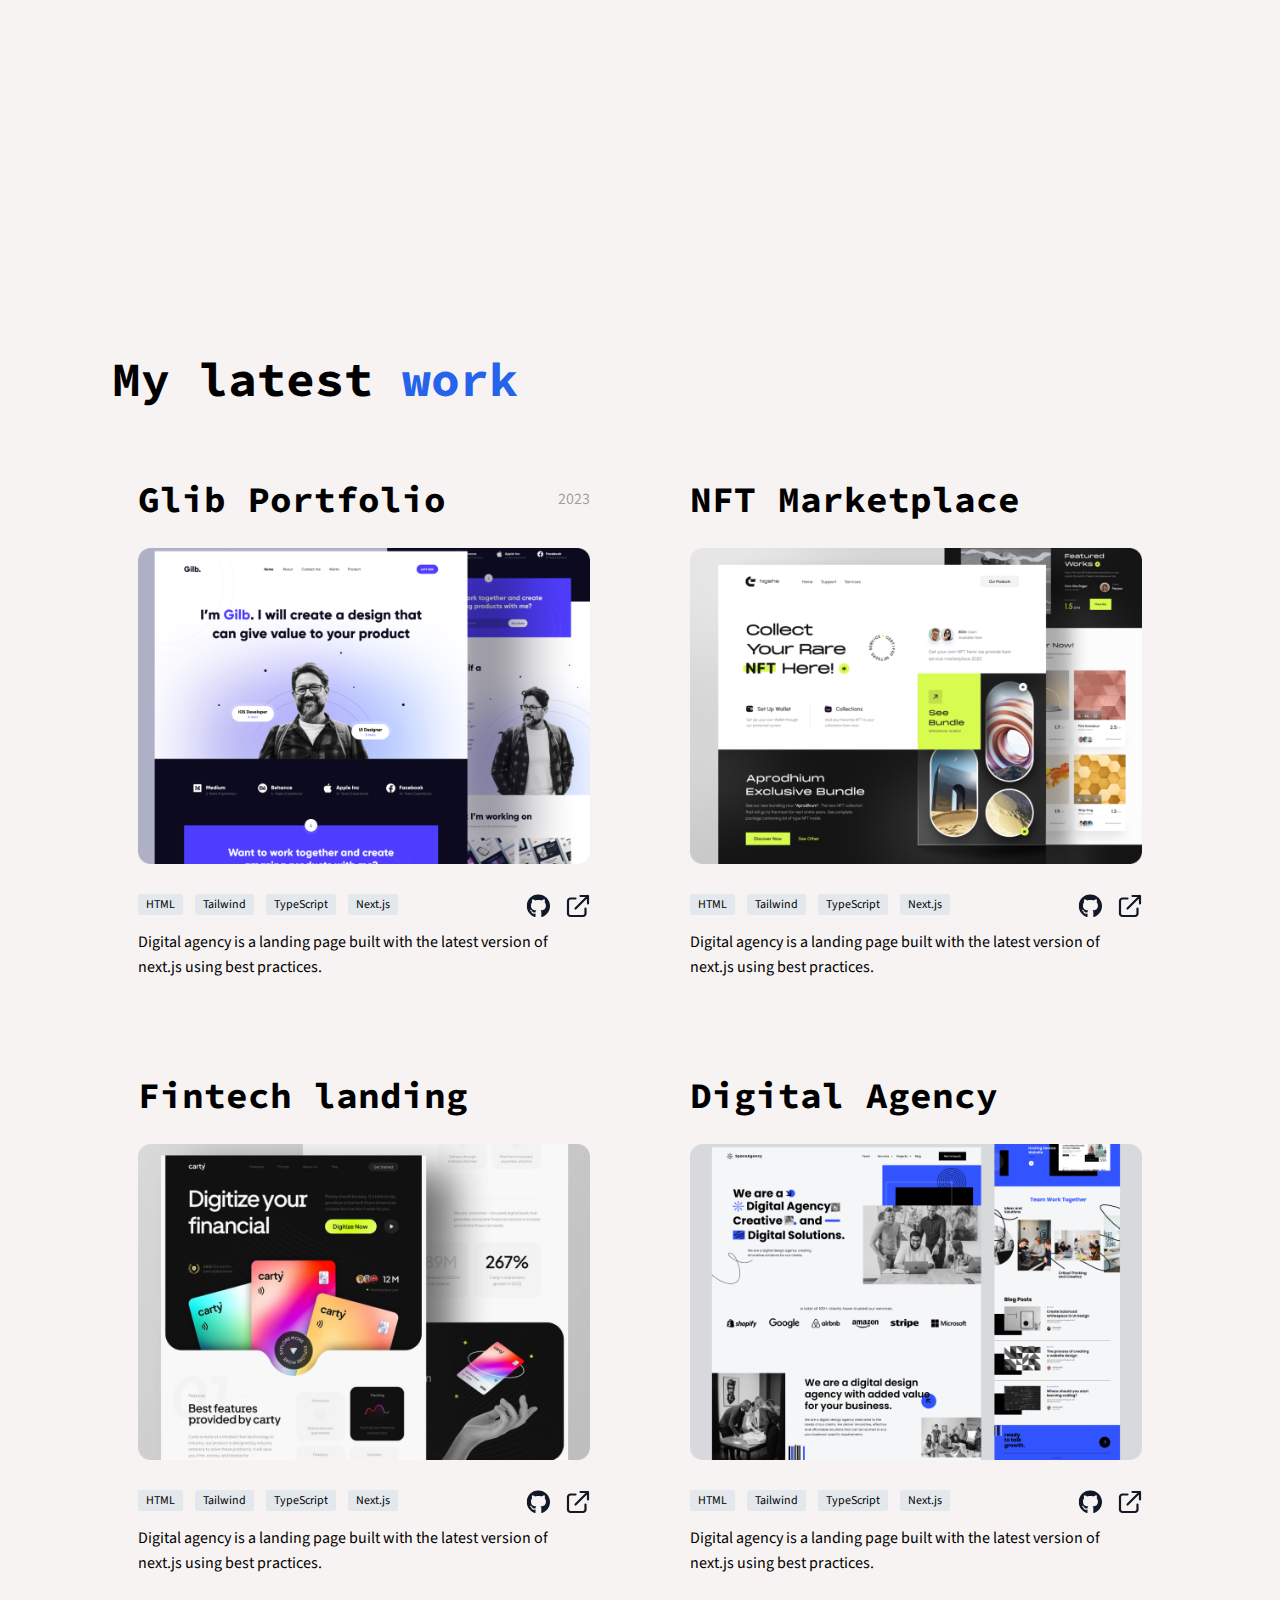
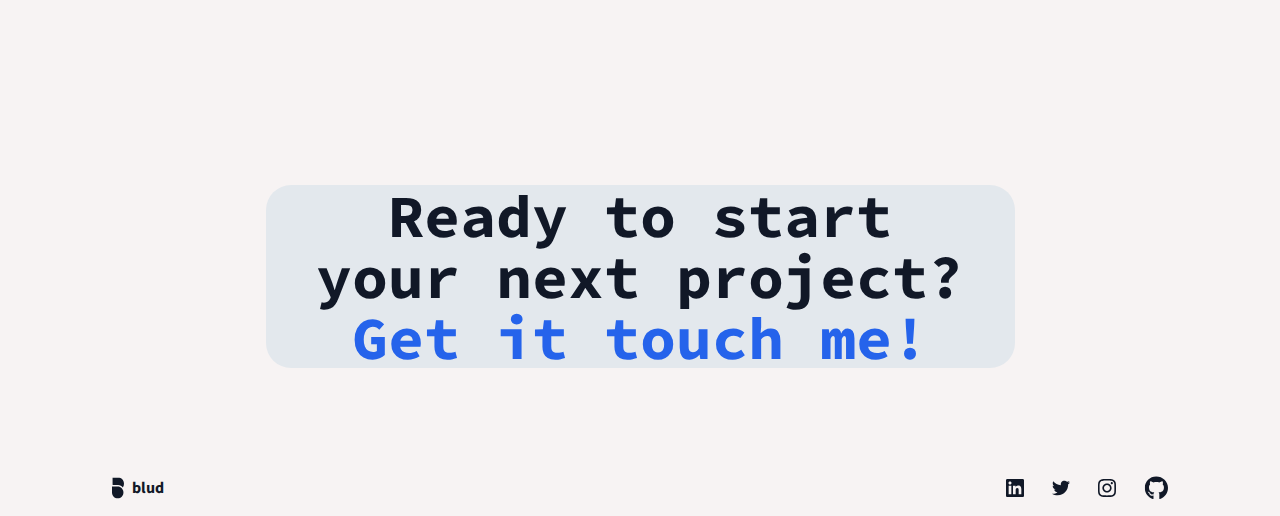
==== commit 13a31c95: "Merge branch 'master' of https://github.com/Jjigar1912/MyPortFolio" ====
--- a/index.html
+++ b/index.html
@@ -161,7 +161,7 @@
               <div>
                 <img src="./Images/google.svg" />
               </div>
-              <div class="card-text">
+              <div class="card-text" style="width : fit-content">
                 <p class="company">Google</p>
                 <p class="designation">UI Engineer</p>
               </div>
@@ -170,7 +170,7 @@
               <div>
                 <img src="./Images/hashnode.svg" />
               </div>
-              <div class="card-text">
+              <div class="card-text" style="width : fit-content">
                 <p class="company">hashnode</p>
                 <p class="designation">Frontend Developer</p>
               </div>
@@ -179,7 +179,7 @@
               <div>
                 <img src="./Images/oculus.svg" />
               </div>
-              <div class="card-text">
+              <div class="card-text" style="width : fit-content">
                 <p class="company">Oculus</p>
                 <p class="designation">Frontend Developer</p>
               </div>
@@ -204,7 +204,7 @@
                 standards.
               </p>
             </div>
-            <div>
+            <div class="third">
               <p>
                 <span style="color: #134fd2"> > </span>&nbsp;Conducting testing
                 and validation, user research, and collaborating with other
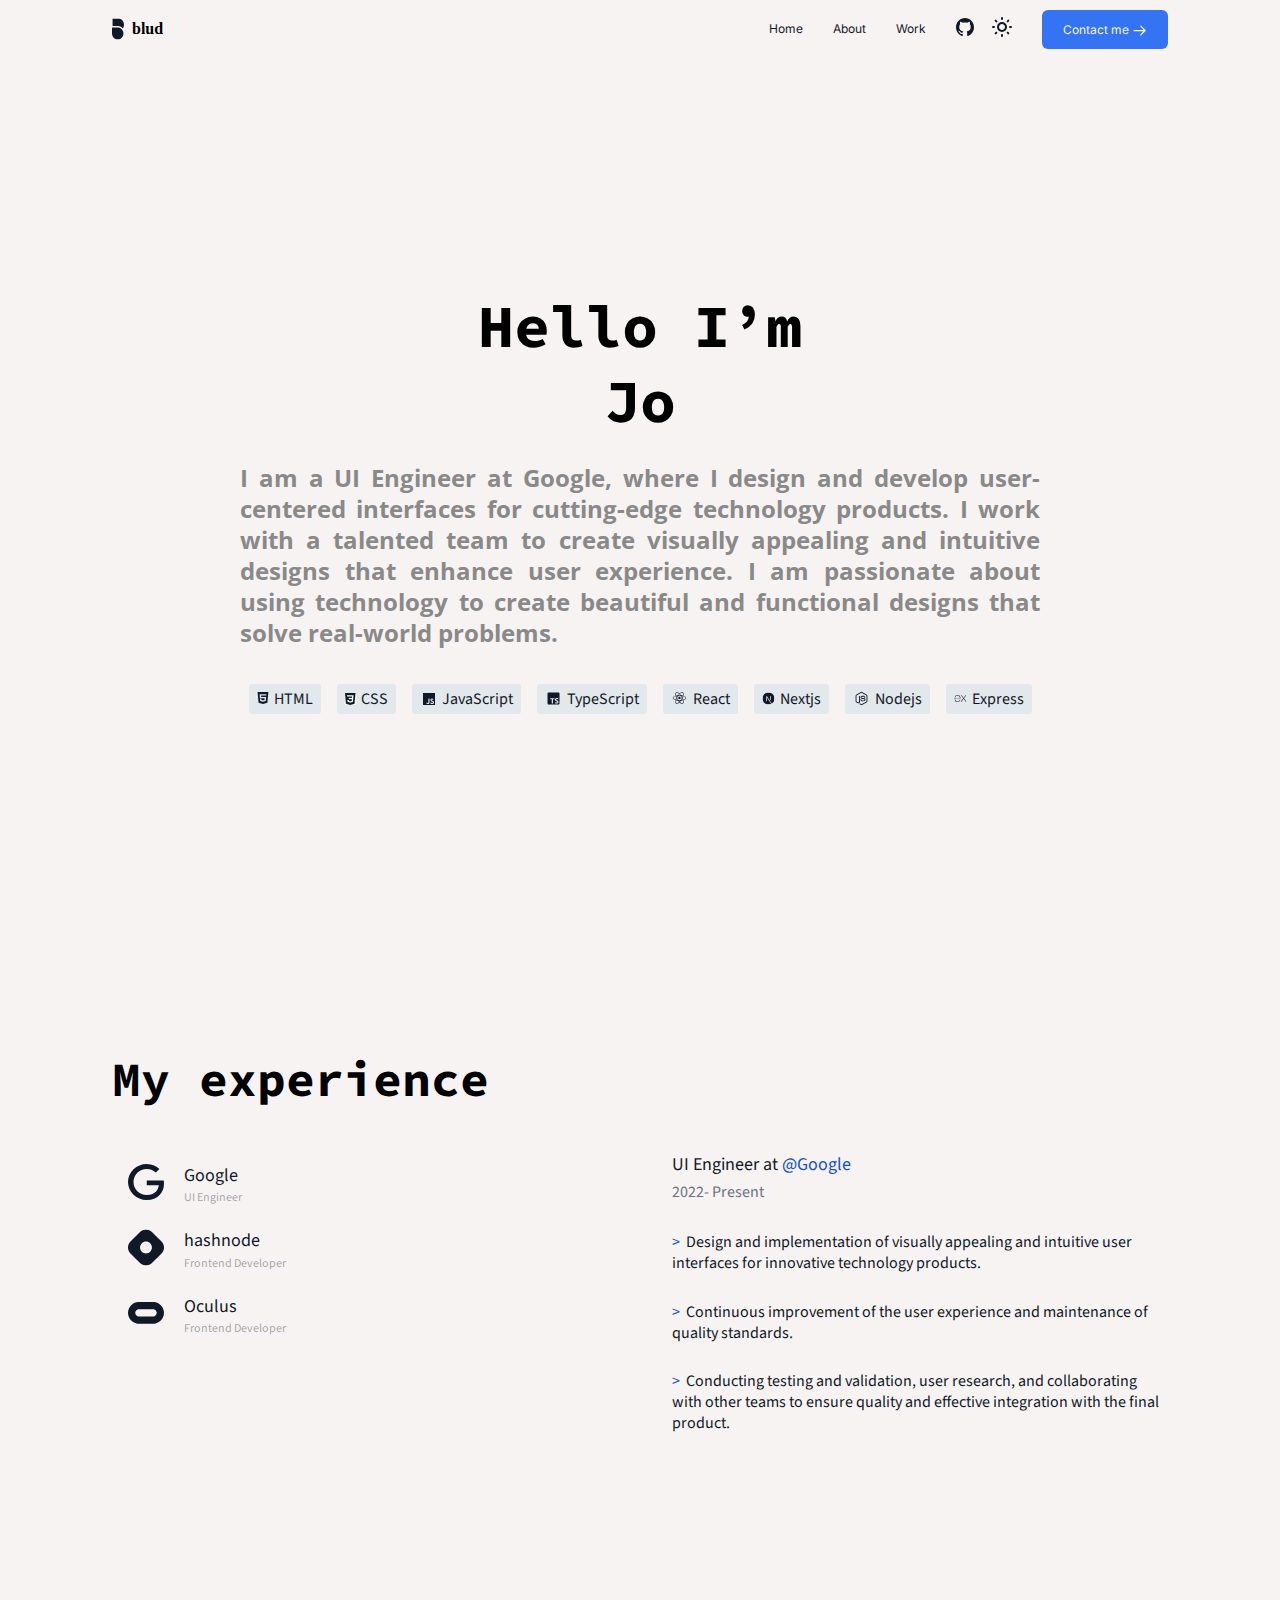
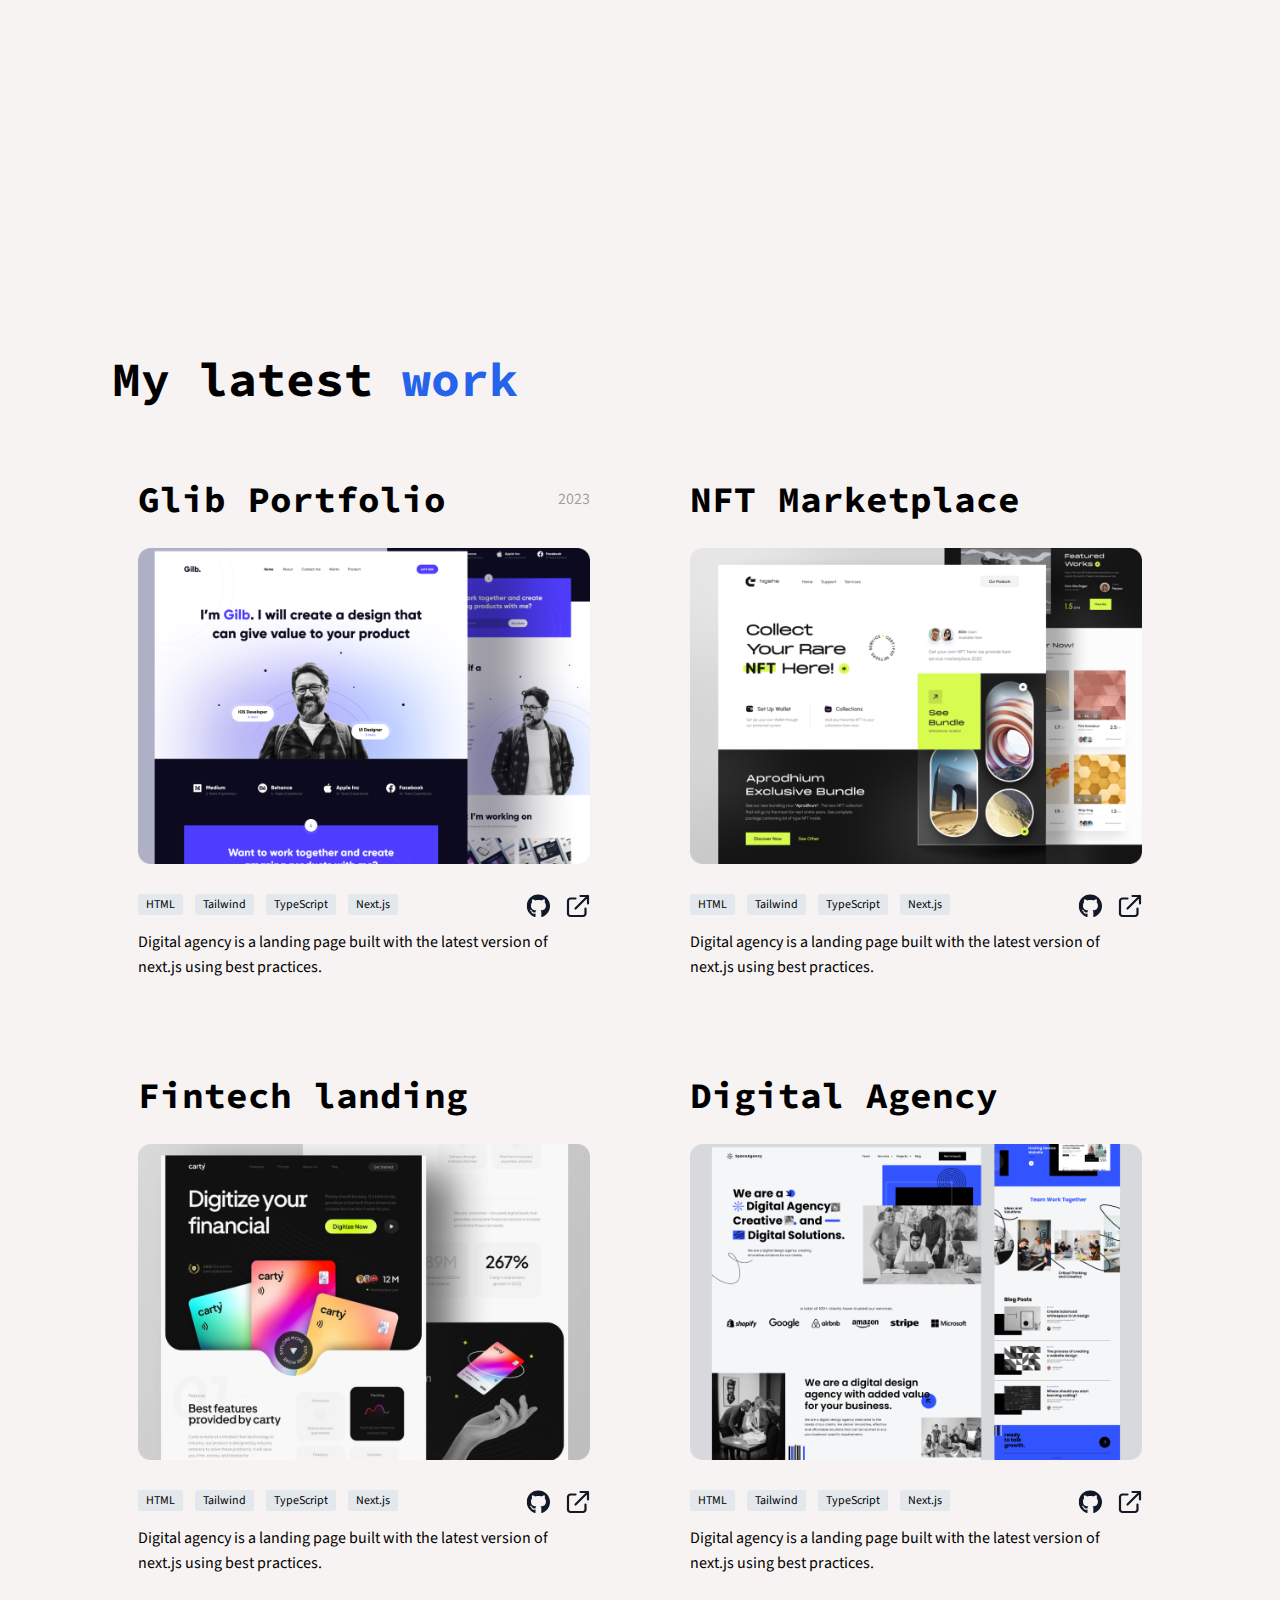
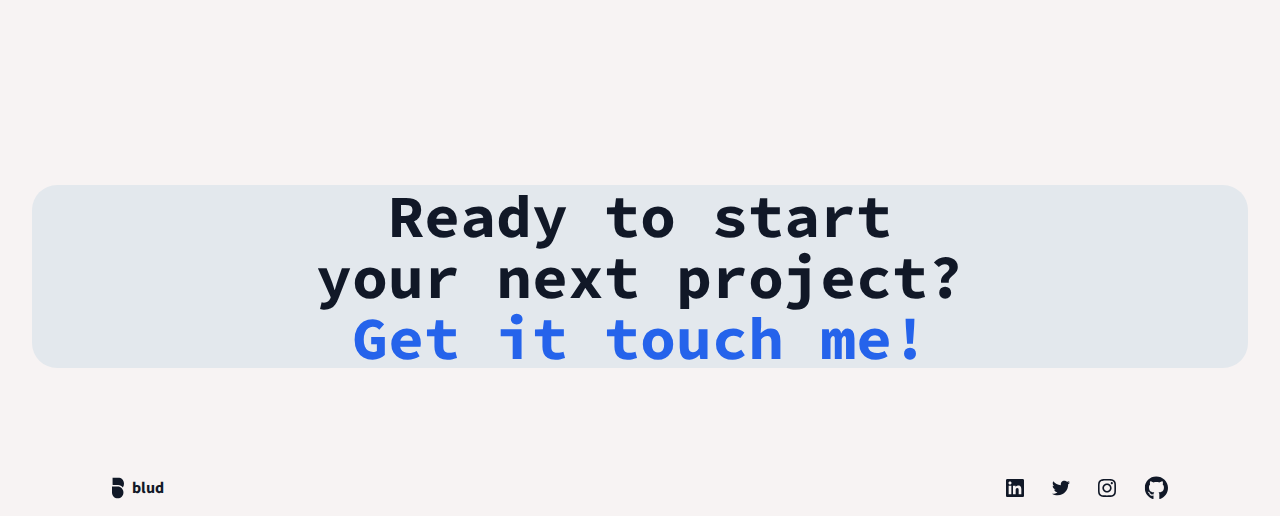
==== commit b5eb8892: "Changes Done" ====
--- a/index.html
+++ b/index.html
@@ -161,7 +161,7 @@
               <div>
                 <img src="./Images/google.svg" />
               </div>
-              <div class="card-text" style="width : fit-content">
+              <div class="card-text" style="width: fit-content">
                 <p class="company">Google</p>
                 <p class="designation">UI Engineer</p>
               </div>
@@ -170,7 +170,7 @@
               <div>
                 <img src="./Images/hashnode.svg" />
               </div>
-              <div class="card-text" style="width : fit-content">
+              <div class="card-text" style="width: fit-content">
                 <p class="company">hashnode</p>
                 <p class="designation">Frontend Developer</p>
               </div>
@@ -179,7 +179,7 @@
               <div>
                 <img src="./Images/oculus.svg" />
               </div>
-              <div class="card-text" style="width : fit-content">
+              <div class="card-text" style="width: fit-content">
                 <p class="company">Oculus</p>
                 <p class="designation">Frontend Developer</p>
               </div>
--- a/index.css
+++ b/index.css
@@ -438,16 +438,19 @@
   flex-direction: row;
   justify-content: center;
   align-items: center;
-  padding: 92px 0px;
+  padding: 92px 32px;
   margin: auto;
+  width: 100%;
 }
 .start .footer-text {
   padding: 0px 42px;
   background: #E3E8ED;
   border-radius: 25px;
+  gap: 42px;
   display: flex;
   justify-content: center;
   align-items: center;
+  width: 100%;
 }
 .start .footer-text h1 {
   text-align: center;
@@ -571,6 +574,7 @@
     padding: 92px 32px;
   }
   .start .footer-text {
+    width: 100%;
     padding: 0px 42px;
     background: #E3E8ED;
     border-radius: 25px;
@@ -579,6 +583,7 @@
     align-items: center;
   }
   .start .footer-text h1 {
+    max-width: 665px;
     font-size: 48px;
     line-height: 60.34px;
   }
@@ -692,10 +697,13 @@
     display: flex;
     justify-content: center;
     align-items: center;
+    width: 100%;
   }
   .start .footer-text h1 {
     font-size: 24px;
     line-height: 30.17px;
+    max-width: 336px;
+    width: 100%;
   }
   .start {
     padding: 48px 16px;
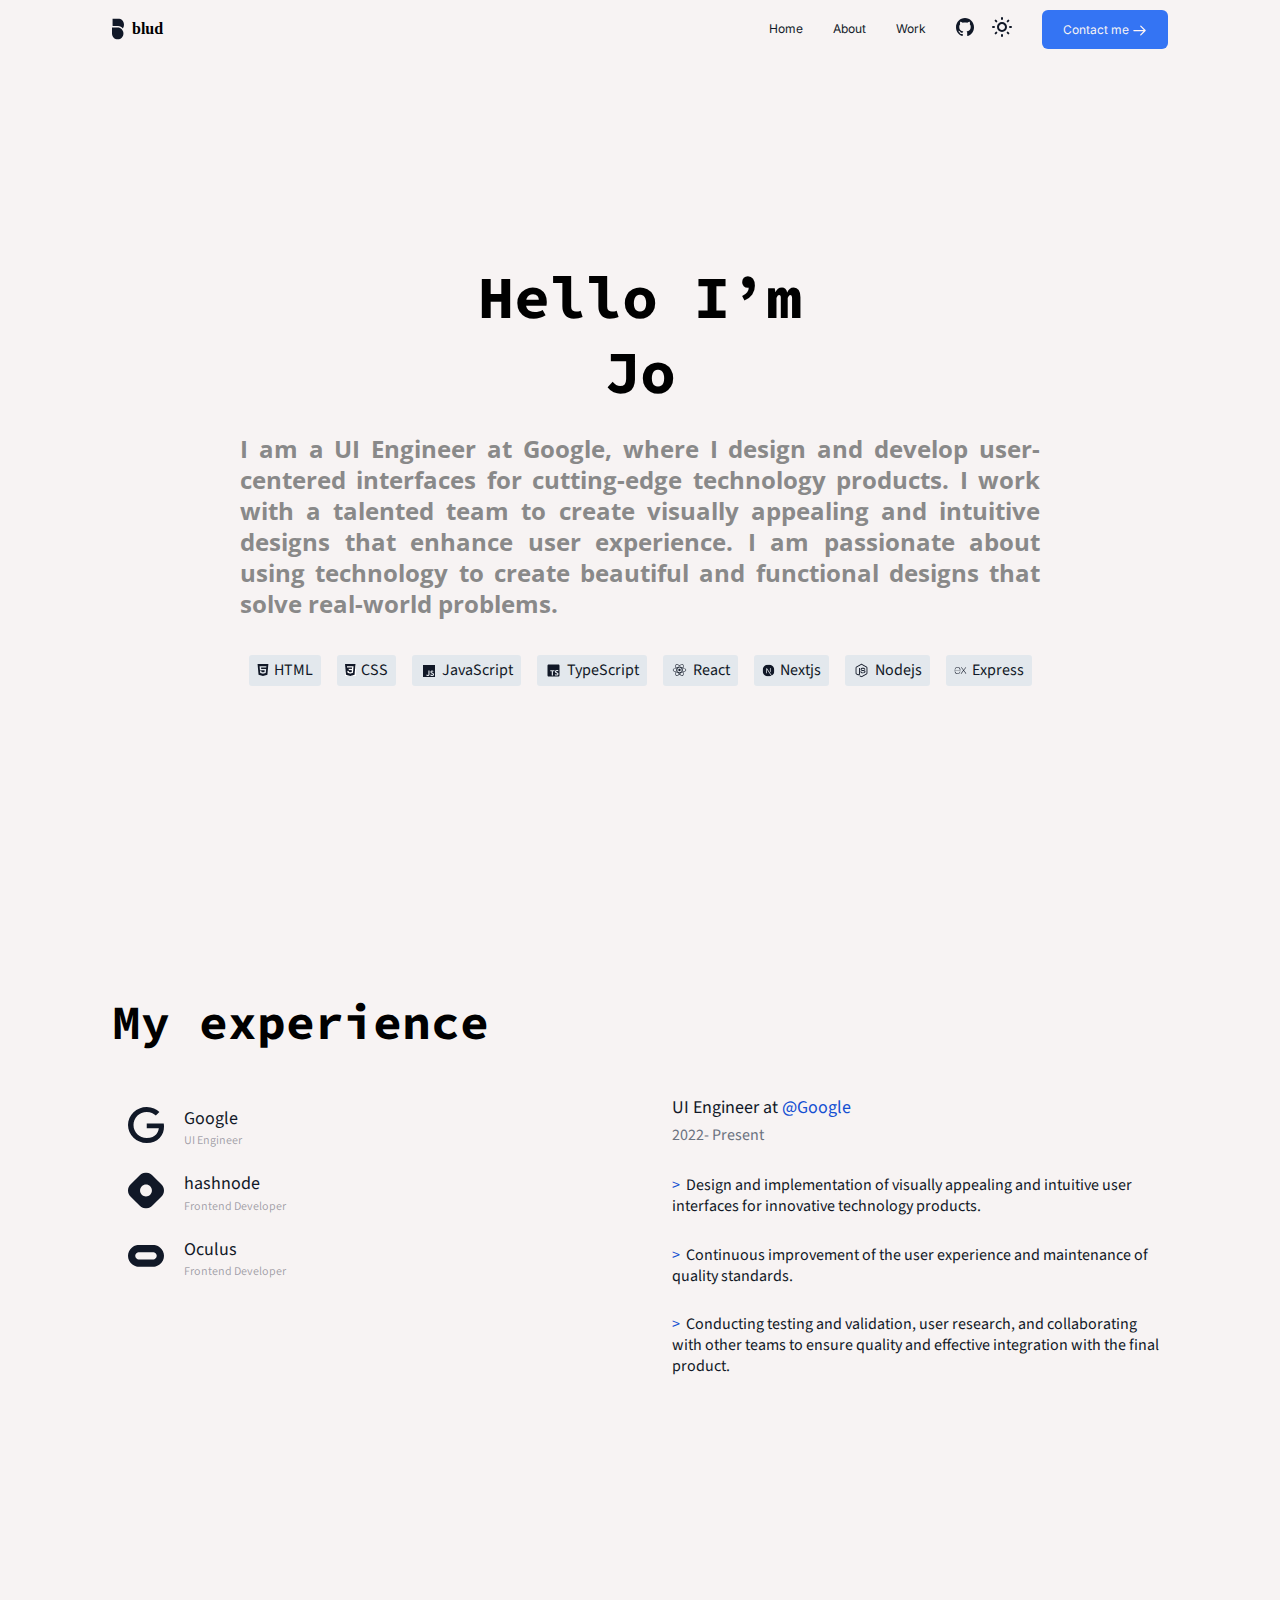
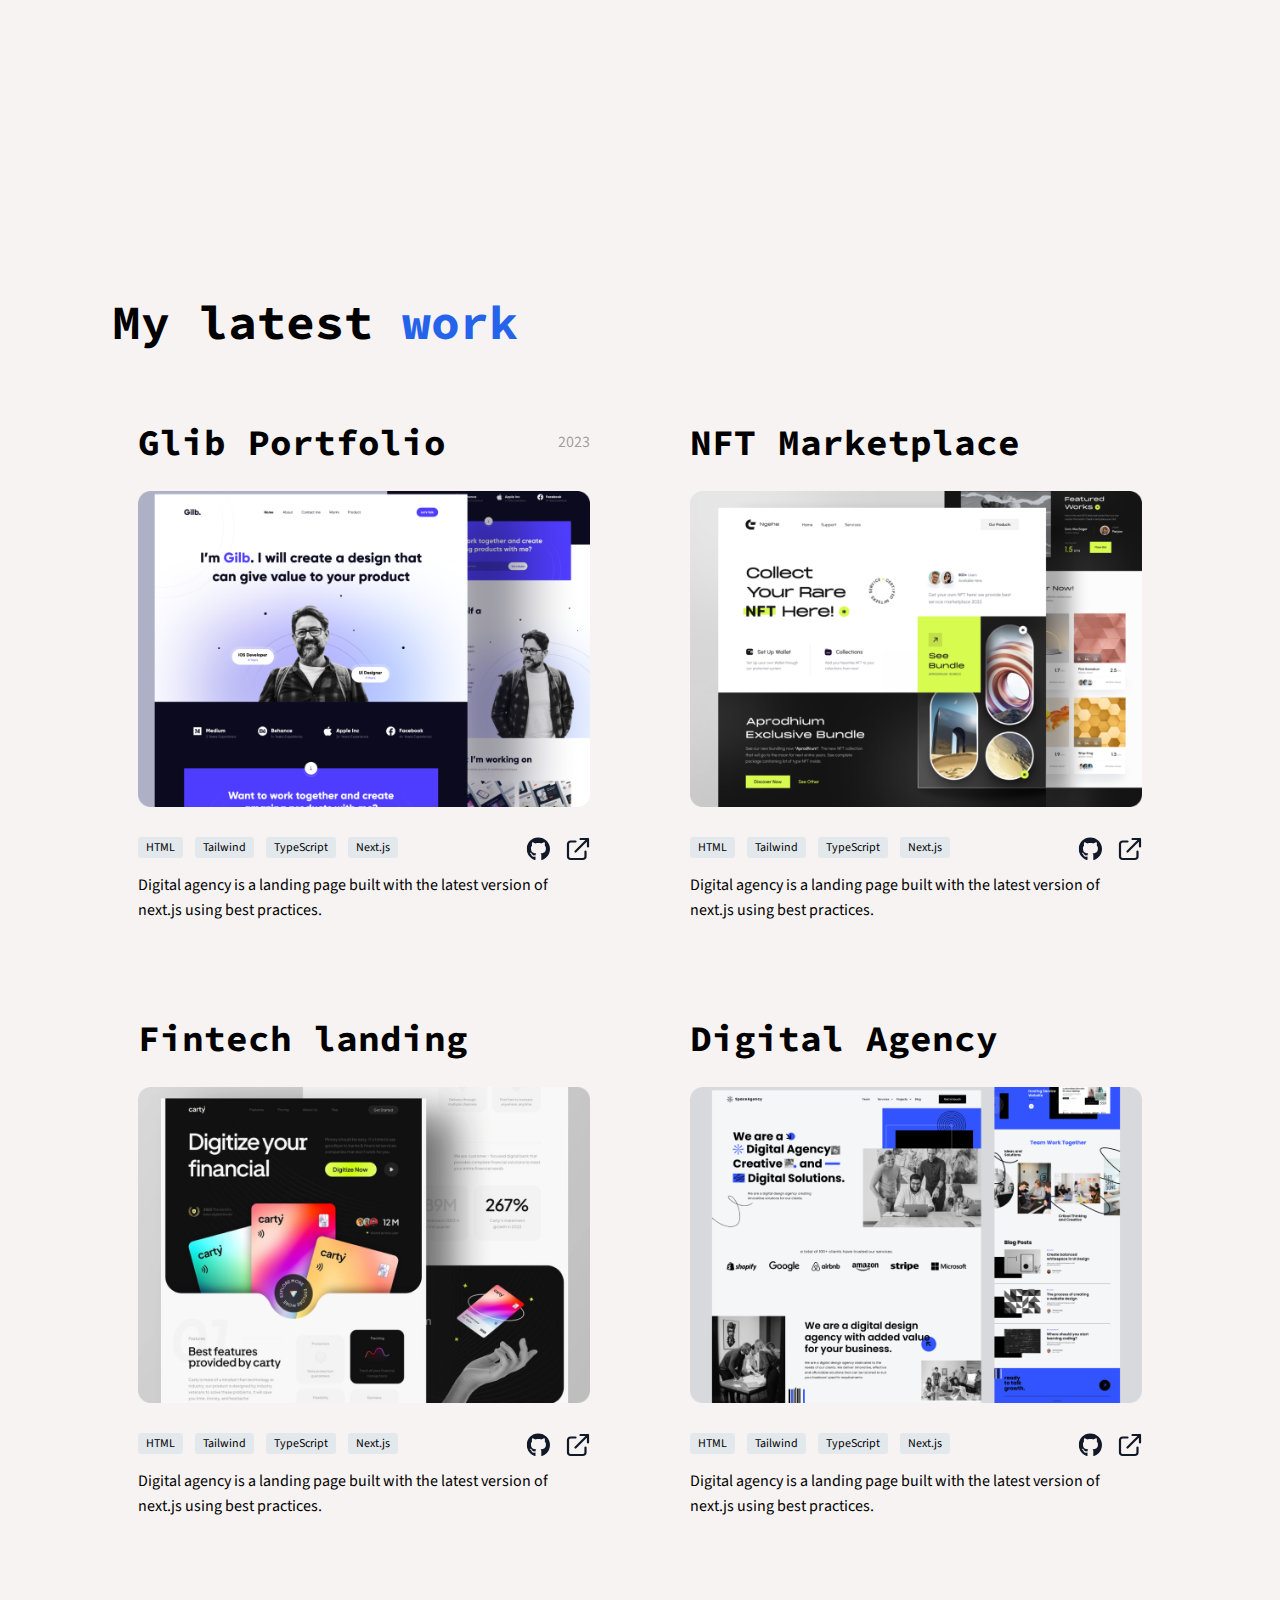
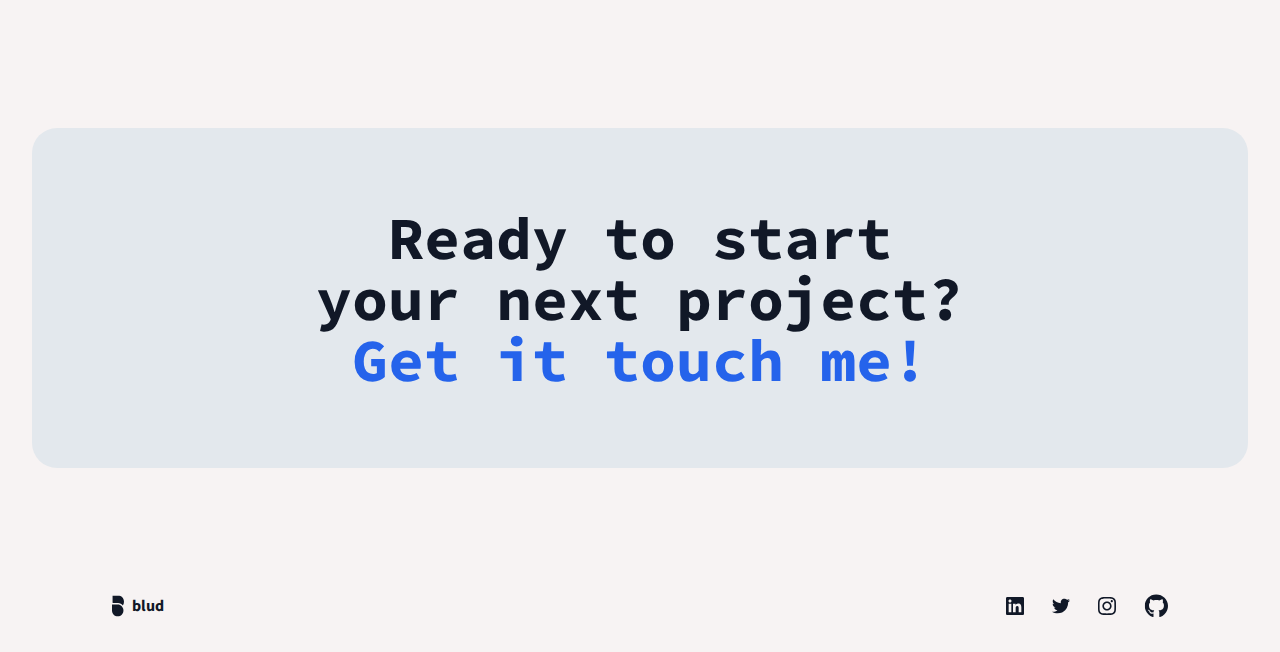
==== commit d8c3224d: "Changes Done" ====
--- a/index.html
+++ b/index.html
@@ -18,7 +18,7 @@
         <div class="navigation">
           <nav class="nav">
             <ul class="nav-links">
-              <li><a href="#home">Home</a></li>
+              <li><a href="#main">Home</a></li>
               <li><a href="#experience">About</a></li>
               <li><a href="#work">Work</a></li>
               <ul class="nav-icons">
@@ -81,13 +81,23 @@
           </nav>
         </div>
       </div>
+      <section class="mobileNav display-Menu" id="mobileNav">
+        <ul class="mobile-menu">
+          <li><a href="#main" onclick="closeMenu()">Home</a></li>
+          <li><a href="#experience" onclick="closeMenu()">About</a></li>
+          <li><a href="#work" onclick="closeMenu()">Work</a></li>
+          <li class="btn-contact">
+            <a href="#" style="color: white">Contact me</a>
+          </li>
+        </ul>
+      </section>
     </section>
     <!-- 
         Mobile Navigation
     -->
     <section class="mobileNav display-Menu" id="mobileNav">
       <ul class="mobile-menu">
-        <li><a href="#home" onclick="closeMenu()">Home</a></li>
+        <li><a href="#main" onclick="closeMenu()">Home</a></li>
         <li><a href="#experience" onclick="closeMenu()">About</a></li>
         <li><a href="#work" onclick="closeMenu()">Work</a></li>
         <li class="btn-contact">
--- a/index.css
+++ b/index.css
@@ -27,6 +27,8 @@
   padding: 0px 112px;
   margin: auto;
   z-index: 1000;
+  position: fixed;
+  background-color: var(--bg-color);
 }
 .header .nav {
   display: flex;
@@ -147,6 +149,7 @@
   align-items: center;
   flex-direction: column;
   gap: 24px;
+  padding-top: 57px;
 }
 .main .firstdiv h1 {
   font-family: "Source Code Pro", monospace;
@@ -339,7 +342,8 @@
   padding: 0px 112px;
 }
 .latestWork .latestworkdiv .first {
-  width: 100%;
+  width: -moz-fit-content;
+  width: fit-content;
 }
 .latestWork .latestworkdiv .first h2 {
   font-size: 48px;
@@ -384,6 +388,7 @@
   display: flex;
   flex-direction: column;
   gap: 12px;
+  width: 100%;
 }
 .latestWork .latestworkdiv .second .card .card-footer .last-text {
   font-family: "Source Sans Pro";
@@ -451,6 +456,7 @@
   justify-content: center;
   align-items: center;
   width: 100%;
+  height: 340px;
 }
 .start .footer-text h1 {
   text-align: center;
@@ -483,6 +489,7 @@
   display: flex;
   justify-content: space-between;
   align-items: center;
+  height: 60px;
 }
 
 @media screen and ((min-width: 780px) and (max-width: 1024px)) {
@@ -554,6 +561,9 @@
   }
   .main {
     padding: 92px 18px;
+  }
+  .main .seconddiv p {
+    max-width: 716px;
   }
   .main .thirddiv {
     justify-content: center;
@@ -661,18 +671,17 @@
     align-items: center;
   }
   .latestWork .latestworkdiv {
-    padding: 0px 32px;
+    padding: 0px 16px;
     gap: 42px;
+  }
+  .latestWork .latestworkdiv .first {
+    font-size: 30px;
   }
   .latestWork .latestworkdiv .second {
     flex-direction: column;
   }
   .latestWork .latestworkdiv .second .card {
     padding: 8px;
-  }
-  .latestWork .latestworkdiv .second .card .card-footer .space-between {
-    flex-direction: column;
-    gap: 10px;
   }
   .year {
     display: none;
@@ -698,6 +707,7 @@
     justify-content: center;
     align-items: center;
     width: 100%;
+    height: 174px;
   }
   .start .footer-text h1 {
     font-size: 24px;
@@ -715,10 +725,4 @@
     justify-content: space-between;
     align-items: center;
   }
-}
-@media screen and (max-width: 670px) {
-  .start .footer-text h1 {
-    font-size: 24px;
-    line-height: 30.17px;
-  }
 }/*# sourceMappingURL=index.css.map */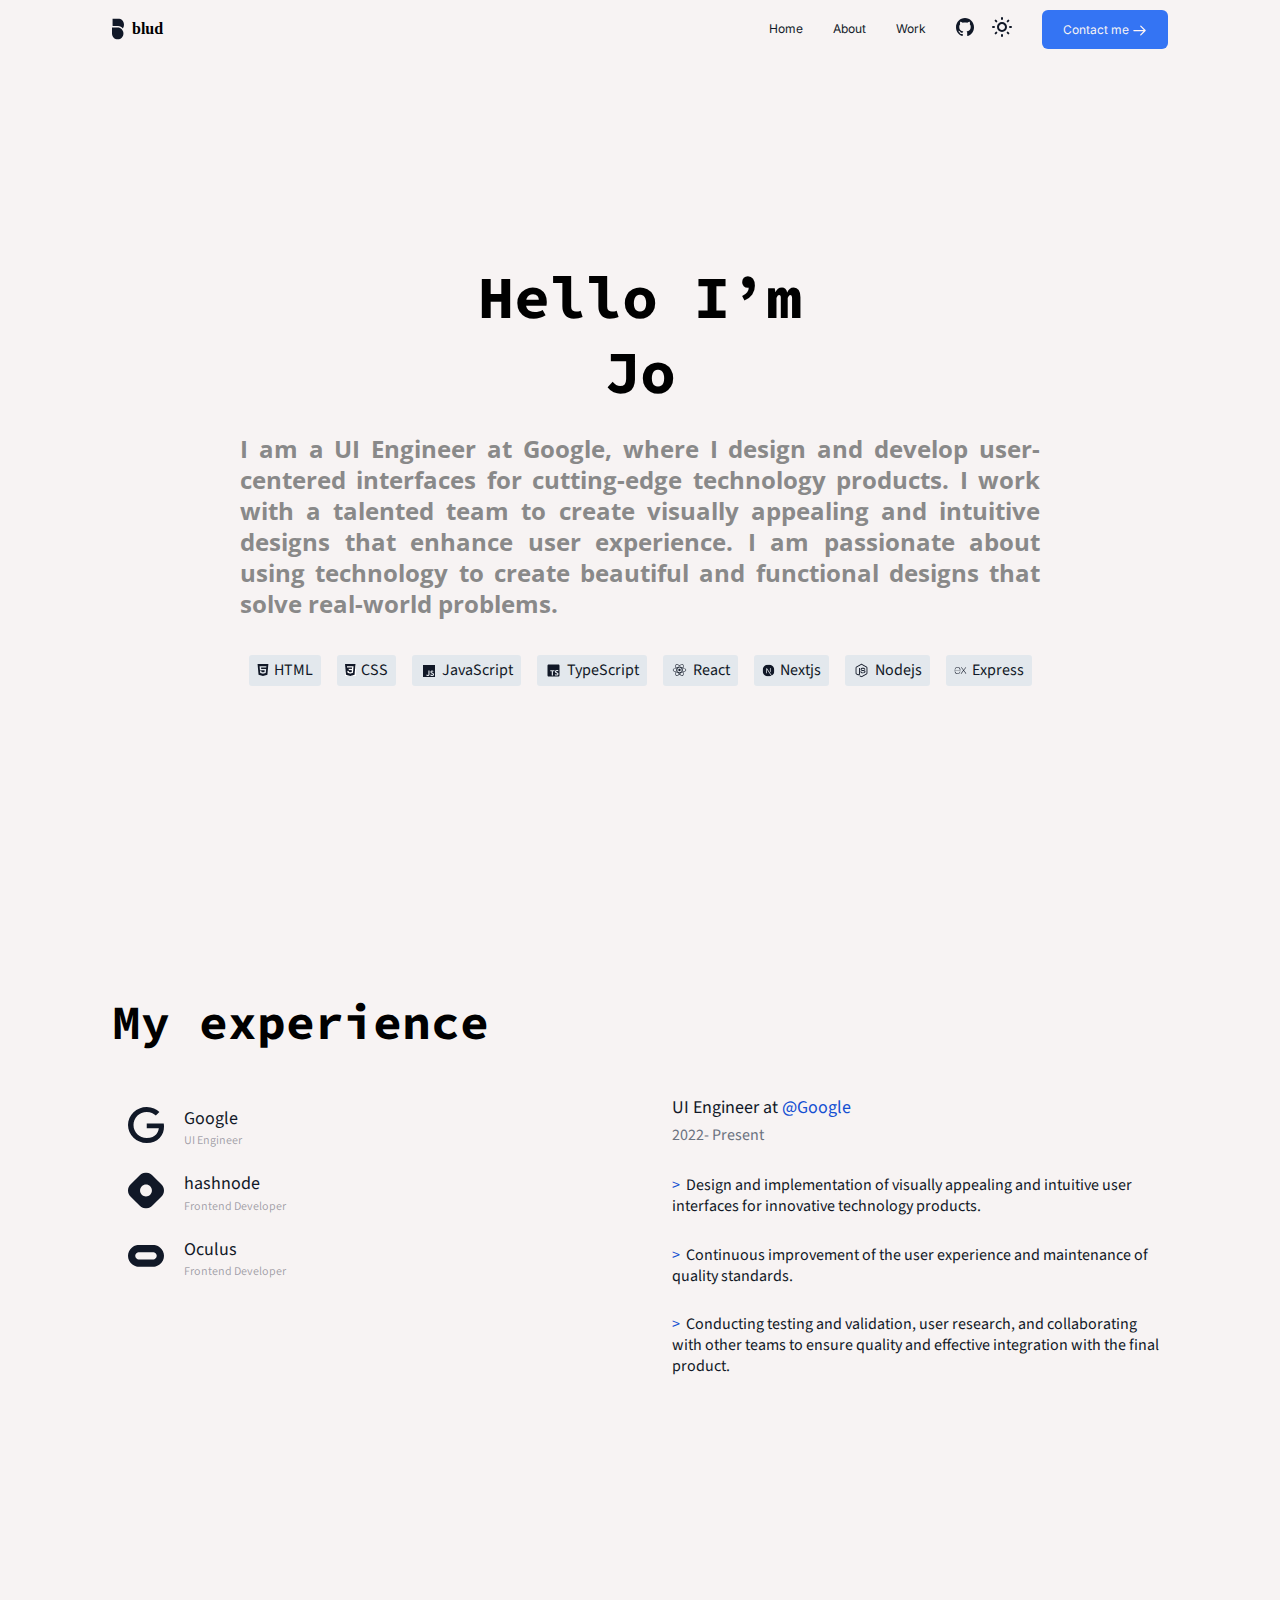
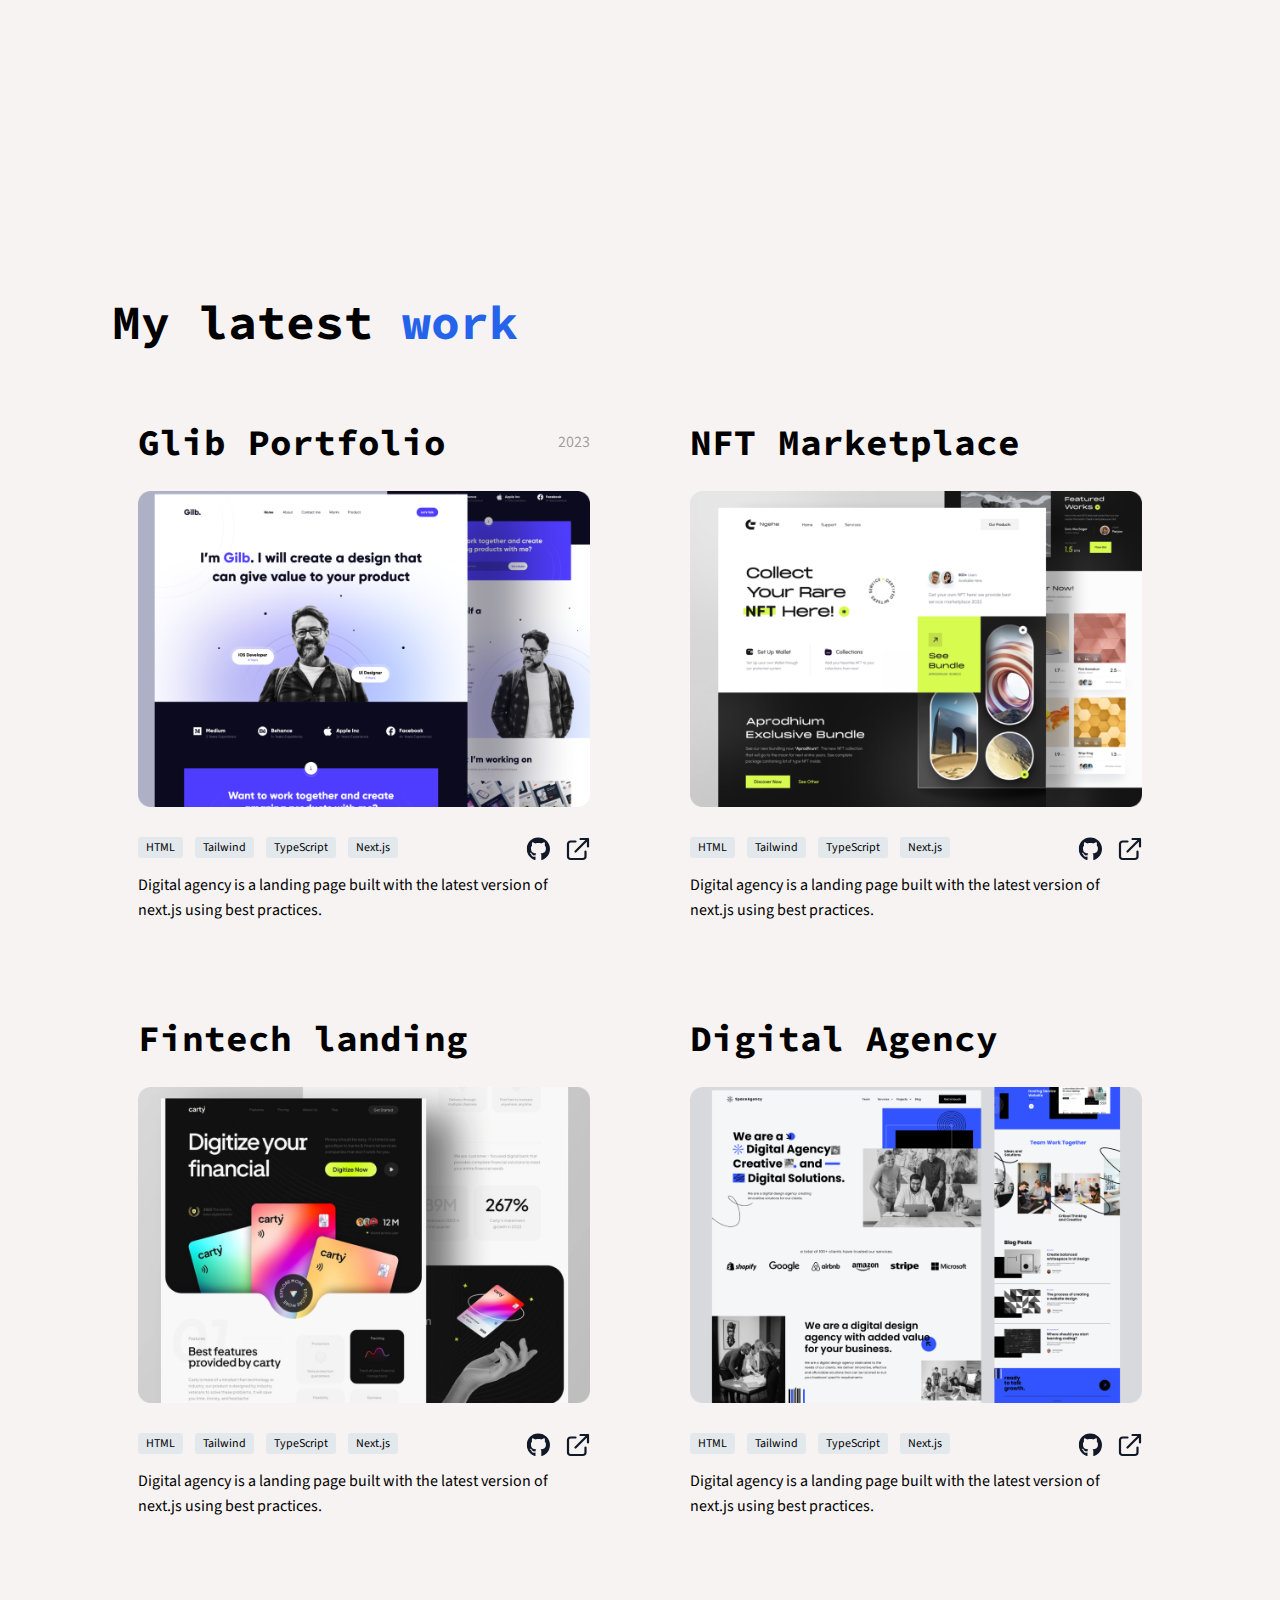
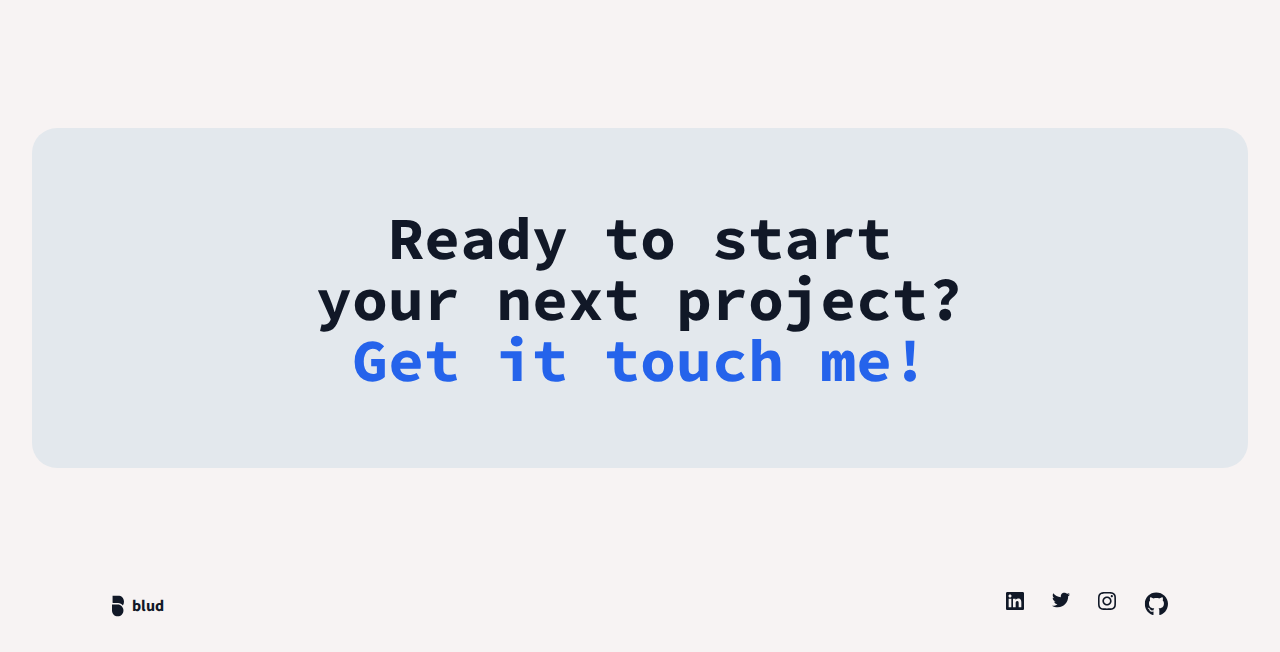
==== commit b9b48154: "Done" ====
--- a/index.html
+++ b/index.html
@@ -95,7 +95,7 @@
     <!-- 
         Mobile Navigation
     -->
-    <section class="mobileNav display-Menu" id="mobileNav">
+    <!-- <section class="mobileNav display-Menu" id="mobileNav">
       <ul class="mobile-menu">
         <li><a href="#main" onclick="closeMenu()">Home</a></li>
         <li><a href="#experience" onclick="closeMenu()">About</a></li>
@@ -104,7 +104,7 @@
           <a href="#" style="color: white">Contact me</a>
         </li>
       </ul>
-    </section>
+    </section> -->
 
     <!-- 
         Main Section 
@@ -374,10 +374,17 @@
           <h4>blud</h4>
         </div>
         <div style="gap: 28px; display: flex">
-          <img src="./Images/linkedin.svg" />
-          <img src="./Images/twitter.svg" />
-          <img src="./Images/instagram.svg" />
-          <img src="./Images/github.svg" />
+          <a href="https://www.linkedin.com/in/jigar-khalas-9721b7274"
+            ><img src="./Images/linkedin.svg"
+          /></a>
+          <a
+            href="https://twitter.com/JigarKhalas1?t=XZEMS7Ybx4O8XLLqUUgMqw&s=08"
+            ><img src="./Images/twitter.svg"
+          /></a>
+          <a href="https://instagram.com/_khalas_jigar_?igshid=MmJiY2I4NDBkZg=="
+            ><img src="./Images/instagram.svg"
+          /></a>
+          <a href="#"><img src="./Images/github.svg" /></a>
         </div>
       </div>
     </section>
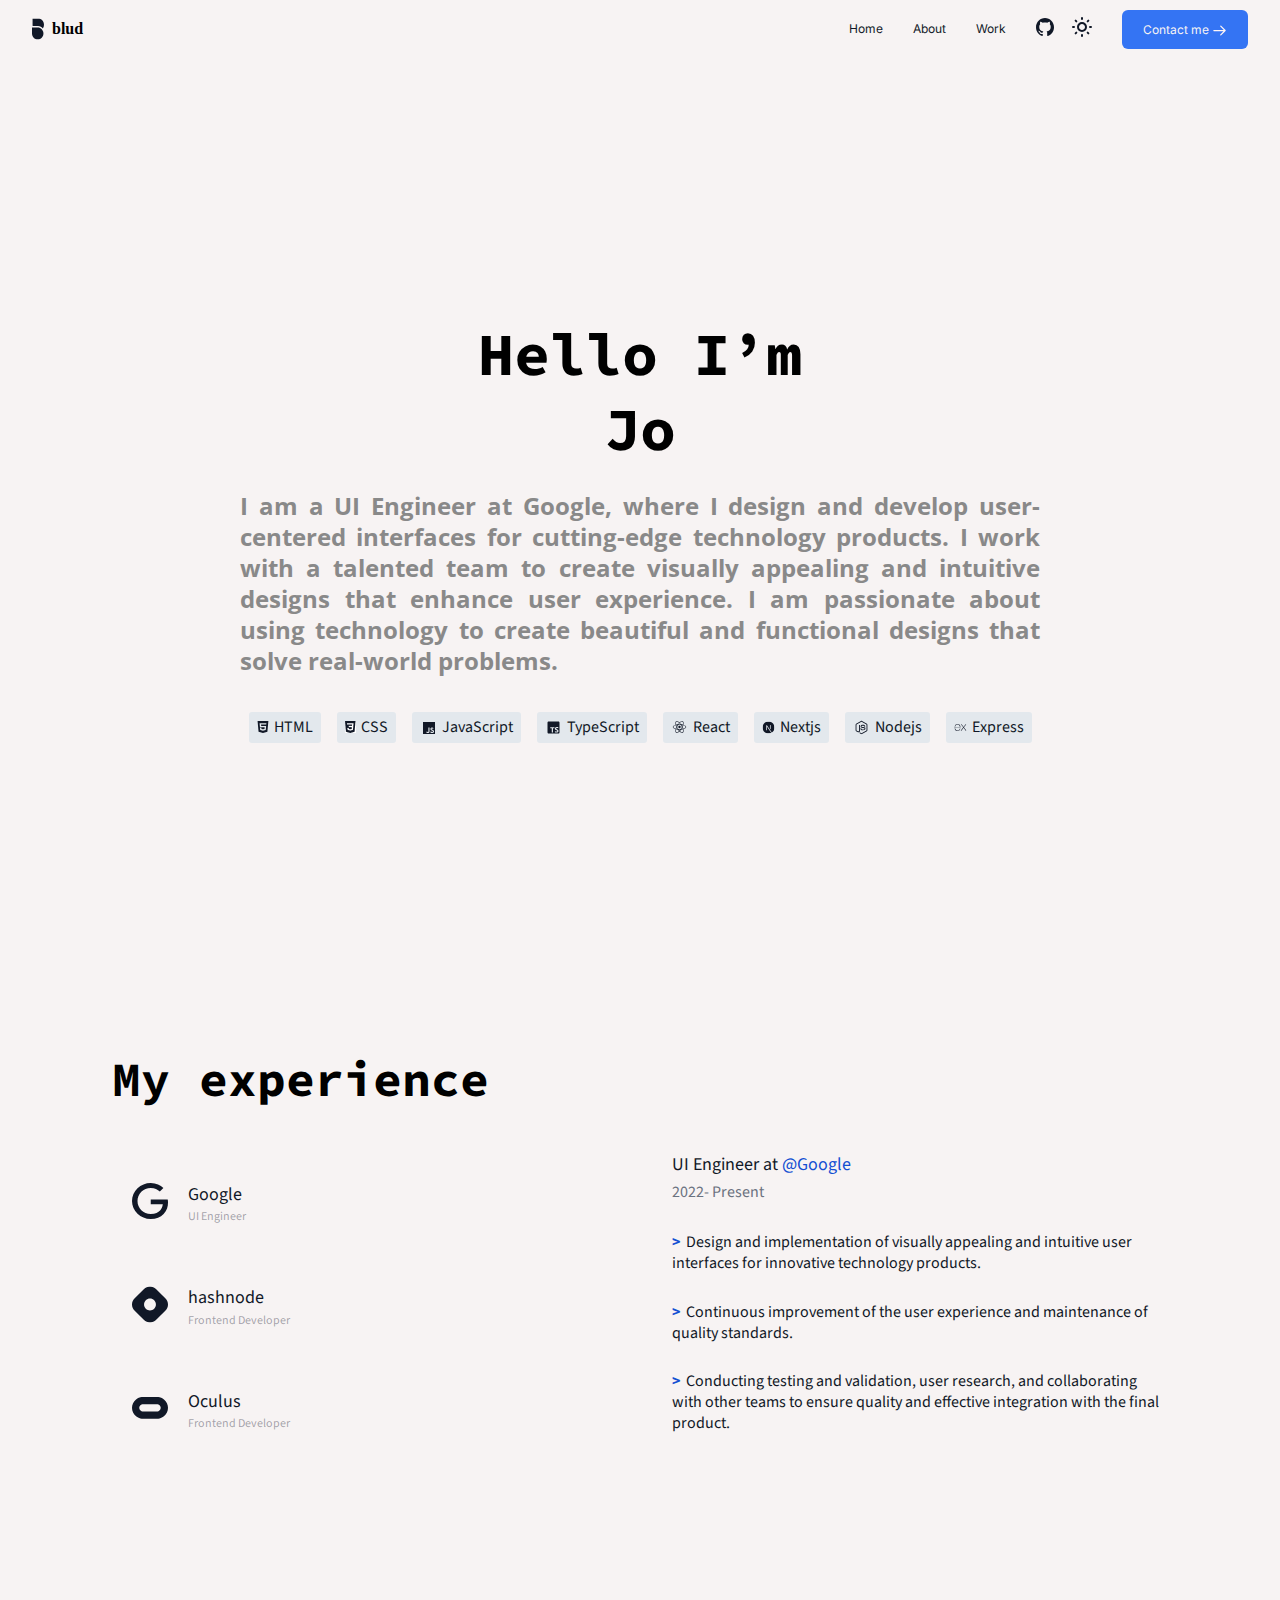
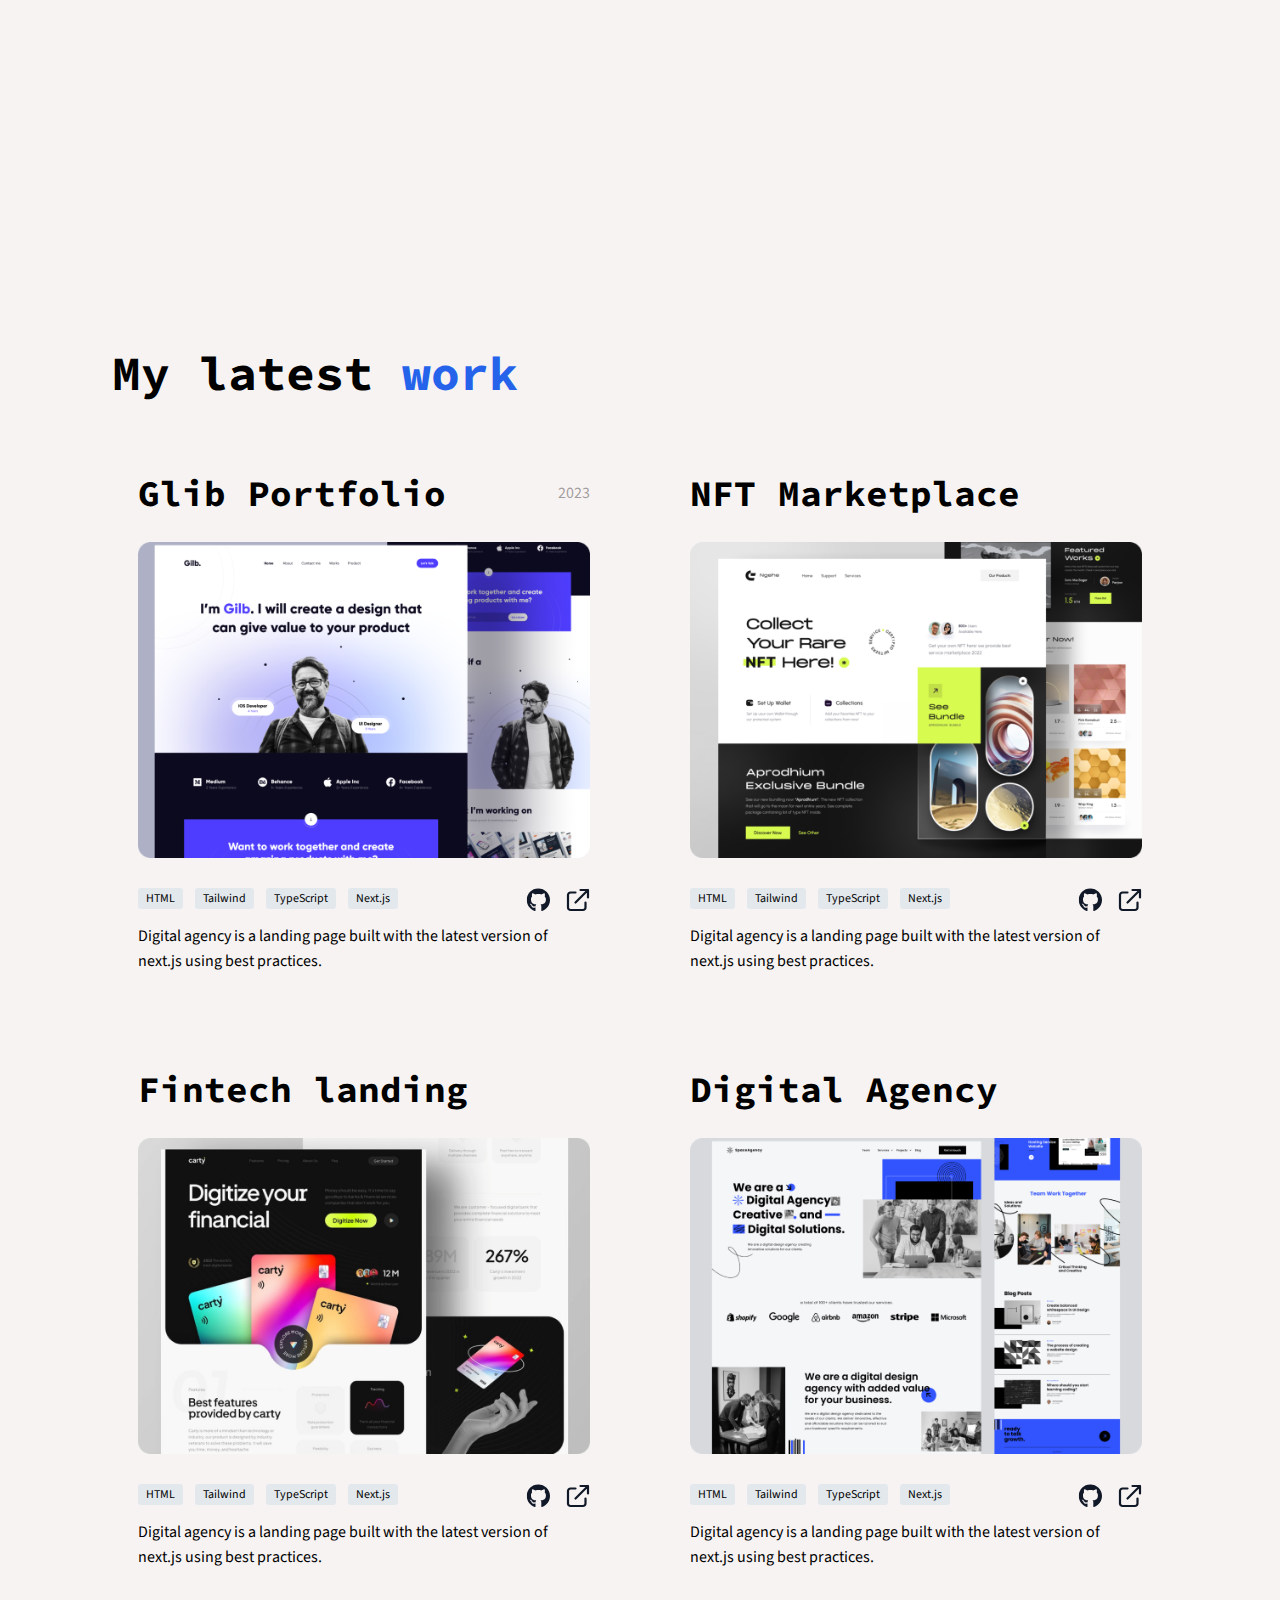
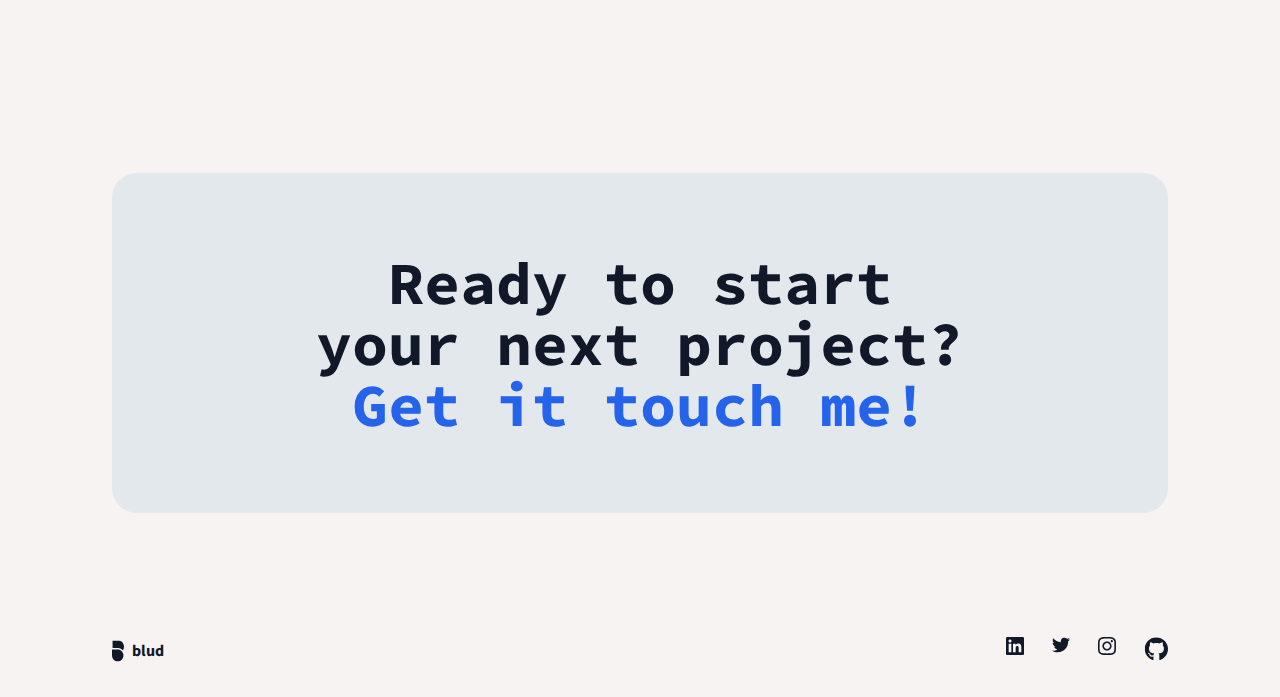
==== commit b725cf1a: "Changes Done" ====
--- a/index.html
+++ b/index.html
@@ -202,24 +202,24 @@
             </div>
             <div class="second">
               <p>
-                <span style="color: #134fd2"> > </span>&nbsp;Design and
-                implementation of visually appealing and intuitive user
-                interfaces for innovative technology products.
+                <span style="color: #134fd2; font-weight: 700"> > </span
+                >&nbsp;Design and implementation of visually appealing and
+                intuitive user interfaces for innovative technology products.
               </p>
             </div>
             <div class="third">
               <p>
-                <span style="color: #134fd2"> > </span>&nbsp;Continuous
-                improvement of the user experience and maintenance of quality
-                standards.
+                <span style="color: #134fd2; font-weight: 700"> > </span
+                >&nbsp;Continuous improvement of the user experience and
+                maintenance of quality standards.
               </p>
             </div>
             <div class="third">
               <p>
-                <span style="color: #134fd2"> > </span>&nbsp;Conducting testing
-                and validation, user research, and collaborating with other
-                teams to ensure quality and effective integration with the final
-                product.
+                <span style="color: #134fd2; font-weight: 700"> > </span
+                >&nbsp;Conducting testing and validation, user research, and
+                collaborating with other teams to ensure quality and effective
+                integration with the final product.
               </p>
             </div>
           </div>
@@ -359,14 +359,17 @@
         </div>
       </div>
     </section>
-    <section class="start">
-      <div class="footer-text">
-        <h1 style="max-width: 665px">
-          Ready to start your next project?
-          <span style="color: #2563eb">Get it touch me!</span>
-        </h1>
-      </div>
-    </section>
+    <section class="top_start">
+      <section class="start">
+        <div class="footer-text">
+          <h1>
+            Ready to start your next project?
+            <span style="color: #2563eb">Get it touch me!</span>
+          </h1>
+        </div>
+      </section>
+    </section>
+
     <section class="footer">
       <div class="outerdiv">
         <div class="logo">
--- a/index.css
+++ b/index.css
@@ -24,13 +24,16 @@
 .header {
   max-width: 1440px;
   width: 100%;
-  padding: 0px 112px;
   margin: auto;
   z-index: 1000;
-  position: fixed;
+  position: sticky;
+  top: 0;
   background-color: var(--bg-color);
 }
 .header .nav {
+  max-width: 1216px !important;
+  width: 100% !important;
+  margin: auto;
   display: flex;
   align-items: center;
   justify-content: space-between;
@@ -97,7 +100,7 @@
   left: 0;
   z-index: 100;
   width: 100%;
-  background-color: white;
+  background-color: var(--bg-color);
   height: 100vh;
   overflow: hidden;
 }
@@ -239,7 +242,7 @@
   display: flex;
   flex-direction: row;
   align-items: center;
-  padding: 11px 16px;
+  padding: 30px 20px;
   gap: 20px;
   border-radius: 5px;
   width: 100%;
@@ -254,7 +257,7 @@
   display: flex;
   flex-direction: row;
   align-items: center;
-  padding: 11px 16px;
+  padding: 30px 20px;
   gap: 20px;
   width: 100%;
   border-radius: 5px;
@@ -263,7 +266,7 @@
   display: flex;
   flex-direction: row;
   align-items: center;
-  padding: 11px 16px;
+  padding: 30px 20px;
   gap: 20px;
   width: 100%;
   border-radius: 5px;
@@ -332,7 +335,7 @@
   max-width: 1440px;
   width: 100%;
   margin: auto;
-  padding: 92px 0px;
+  padding: 86px 0px;
 }
 .latestWork .latestworkdiv {
   display: flex;
@@ -365,6 +368,9 @@
   padding: 26px;
   border-radius: 10px;
   flex-wrap: wrap;
+  max-width: 584px !important;
+  width: 100% !important;
+  margin: auto !important;
   gap: 26px;
 }
 .latestWork .latestworkdiv .second .card:hover {
@@ -438,33 +444,46 @@
   line-height: 45px;
 }
 
-.start {
+.top_start {
   display: flex;
   flex-direction: row;
   justify-content: center;
   align-items: center;
-  padding: 92px 32px;
-  margin: auto;
-  width: 100%;
-}
-.start .footer-text {
+  padding: 92px 0px;
+  margin: auto 112px;
+}
+.top_start .start {
+  display: flex;
+  flex-direction: column;
+  justify-content: space-between;
+  align-items: center;
   padding: 0px 42px;
+  gap: 42px;
   background: #E3E8ED;
   border-radius: 25px;
-  gap: 42px;
-  display: flex;
-  justify-content: center;
-  align-items: center;
-  width: 100%;
-  height: 340px;
-}
-.start .footer-text h1 {
-  text-align: center;
+  max-width: 1440px;
+  width: 100%;
+}
+.top_start .start .footer-text {
+  display: flex;
+  flex-direction: row;
+  justify-content: space-between;
+  align-items: flex-start;
+  margin: 78.5px 42px;
+  padding: 0px;
+  gap: 38px;
+}
+.top_start .start .footer-text h1 {
   font-family: "Source Code Pro";
   font-style: normal;
   font-weight: 700;
   font-size: 60px;
   line-height: 61px;
+  /* or 102% */
+  max-width: 665px !important;
+  width: 100%;
+  text-align: center;
+  /* Secondary */
   color: #111827;
 }
 
@@ -492,7 +511,39 @@
   height: 60px;
 }
 
+@media screen and (max-width: 1040px) {
+  .top_start .start .footer-text h1 {
+    font-size: 55px !important;
+  }
+}
+@media screen and (max-width: 865px) {
+  .top_start .start .footer-text h1 {
+    font-size: 50px !important;
+  }
+}
+@media screen and (max-width: 804px) {
+  .top_start .start .footer-text h1 {
+    font-size: 45px !important;
+  }
+}
+@media screen and (max-width: 1024px) {
+  .main {
+    min-height: -moz-fit-content;
+    min-height: fit-content;
+  }
+  .experience {
+    min-height: -moz-fit-content;
+    min-height: fit-content;
+  }
+  .latestWork {
+    min-height: -moz-fit-content;
+    min-height: fit-content;
+  }
+}
 @media screen and ((min-width: 780px) and (max-width: 1024px)) {
+  .top_start {
+    margin: 92px 48px !important;
+  }
   .latestWork {
     padding: 92px 0px;
     display: flex;
@@ -505,6 +556,11 @@
   }
   .latestWork .latestworkdiv .second {
     flex-direction: column;
+  }
+  .latestWork .latestworkdiv .second .card {
+    max-width: 562px !important;
+    width: 100% !important;
+    margin: auto;
   }
   .year {
     display: none;
@@ -541,8 +597,26 @@
   .main {
     padding: 92px 18px;
   }
+  .latestWork.latestworkdiv .second .card {
+    max-width: 562px !important;
+    width: 100% !important;
+    margin: auto !important;
+  }
 }
 @media screen and ((min-width: 400px) and (max-width: 780px)) {
+  .top_start {
+    margin: auto 32px !important;
+  }
+  .top_start .start .footer-text {
+    margin: 80px 25.5px !important;
+  }
+  .top_start .start .footer-text h1 {
+    font-family: "Source Code Pro" !important;
+    font-style: normal !important;
+    font-weight: 700 !important;
+    font-size: 48px !important;
+    line-height: 60px !important;
+  }
   .year {
     display: none;
   }
@@ -559,6 +633,11 @@
   .latestWork .latestworkdiv .second {
     flex-direction: column;
   }
+  .latestWork .latestworkdiv .second .card {
+    max-width: 562px !important;
+    width: 100% !important;
+    margin: auto !important;
+  }
   .main {
     padding: 92px 18px;
   }
@@ -579,23 +658,6 @@
   }
   .experience .main-div .right {
     width: 60%;
-  }
-  .start {
-    padding: 92px 32px;
-  }
-  .start .footer-text {
-    width: 100%;
-    padding: 0px 42px;
-    background: #E3E8ED;
-    border-radius: 25px;
-    display: flex;
-    justify-content: center;
-    align-items: center;
-  }
-  .start .footer-text h1 {
-    max-width: 665px;
-    font-size: 48px;
-    line-height: 60.34px;
   }
   .footer .outerdiv {
     border-radius: 25px;
@@ -605,6 +667,27 @@
     align-items: center;
   }
 }
+@media screen and (max-width: 717px) {
+  .top_start .start .footer-text h1 {
+    font-size: 40px !important;
+  }
+}
+@media screen and (max-width: 632px) {
+  .top_start .start .footer-text {
+    margin: 80px 20px !important;
+  }
+  .top_start .start .footer-text h1 {
+    font-size: 40px !important;
+  }
+}
+@media screen and (max-width: 620px) {
+  .top_start .start .footer-text {
+    margin: 60px 20px !important;
+  }
+  .top_start .start .footer-text h1 {
+    font-size: 35px !important;
+  }
+}
 @media screen and (max-width: 470px) {
   .main {
     padding: 92px 18px;
@@ -624,6 +707,11 @@
   }
   .latestWork .latestworkdiv .first h2 {
     font-size: 30px;
+  }
+  .latestWork .latestworkdiv .second .card {
+    max-width: 562px !important;
+    width: 100% !important;
+    margin: auto !important;
   }
   .latestWork .latestworkdiv .second .card .card-top-text h3 {
     font-size: 24px;
@@ -644,6 +732,15 @@
     flex-direction: row !important;
     align-items: center;
   }
+  .experience .main-div .cards .left .firstdiv {
+    padding: 30px !important;
+  }
+  .experience .main-div .cards .left .seconddiv {
+    padding: 30px !important;
+  }
+  .experience .main-div .cards .left .thirddiv {
+    padding: 30px !important;
+  }
   .experience .main-div .cards .right {
     width: 100%;
     gap: 38px;
@@ -664,6 +761,22 @@
   }
 }
 @media screen and (max-width: 400px) {
+  .top_start {
+    margin: auto 16px !important;
+    padding: 48px 0px !important;
+  }
+  .top_start .start .footer-text {
+    margin: 42px 16px !important;
+  }
+  .top_start .start .footer-text h1 {
+    font-family: "Source Code Pro" !important;
+    font-style: normal !important;
+    font-weight: 700 !important;
+    font-size: 24px !important;
+    line-height: 30px !important;
+    max-width: 336px !important;
+    width: 100% !important;
+  }
   .latestWork {
     padding: 92px 0px;
     display: flex;
@@ -682,6 +795,10 @@
   }
   .latestWork .latestworkdiv .second .card {
     padding: 8px;
+    gap: 26px !important;
+    max-width: 368px !important;
+    width: 100% !important;
+    margin: auto !important;
   }
   .year {
     display: none;
@@ -698,25 +815,6 @@
   }
   .company {
     display: none;
-  }
-  .start .footer-text {
-    padding: 42px 16px;
-    background: #E3E8ED;
-    border-radius: 25px;
-    display: flex;
-    justify-content: center;
-    align-items: center;
-    width: 100%;
-    height: 174px;
-  }
-  .start .footer-text h1 {
-    font-size: 24px;
-    line-height: 30.17px;
-    max-width: 336px;
-    width: 100%;
-  }
-  .start {
-    padding: 48px 16px;
   }
   .footer .outerdiv {
     border-radius: 25px;
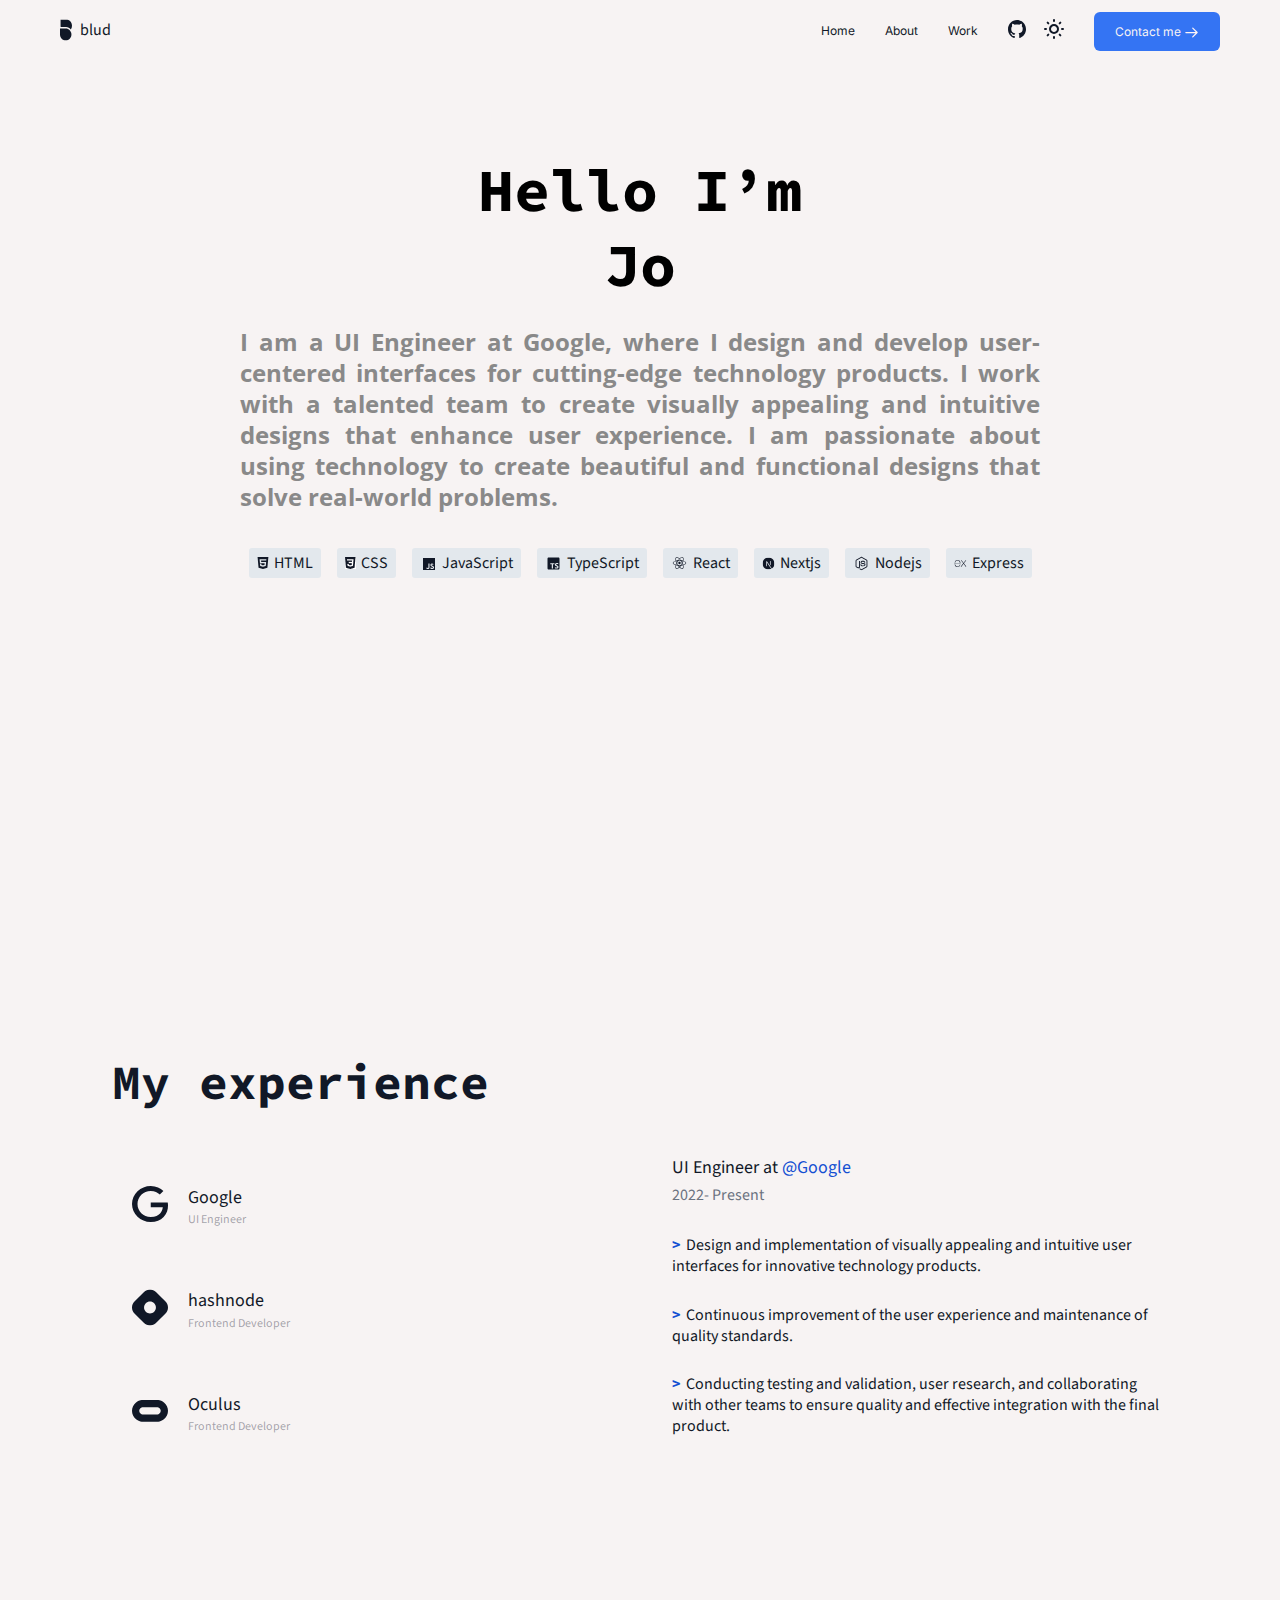
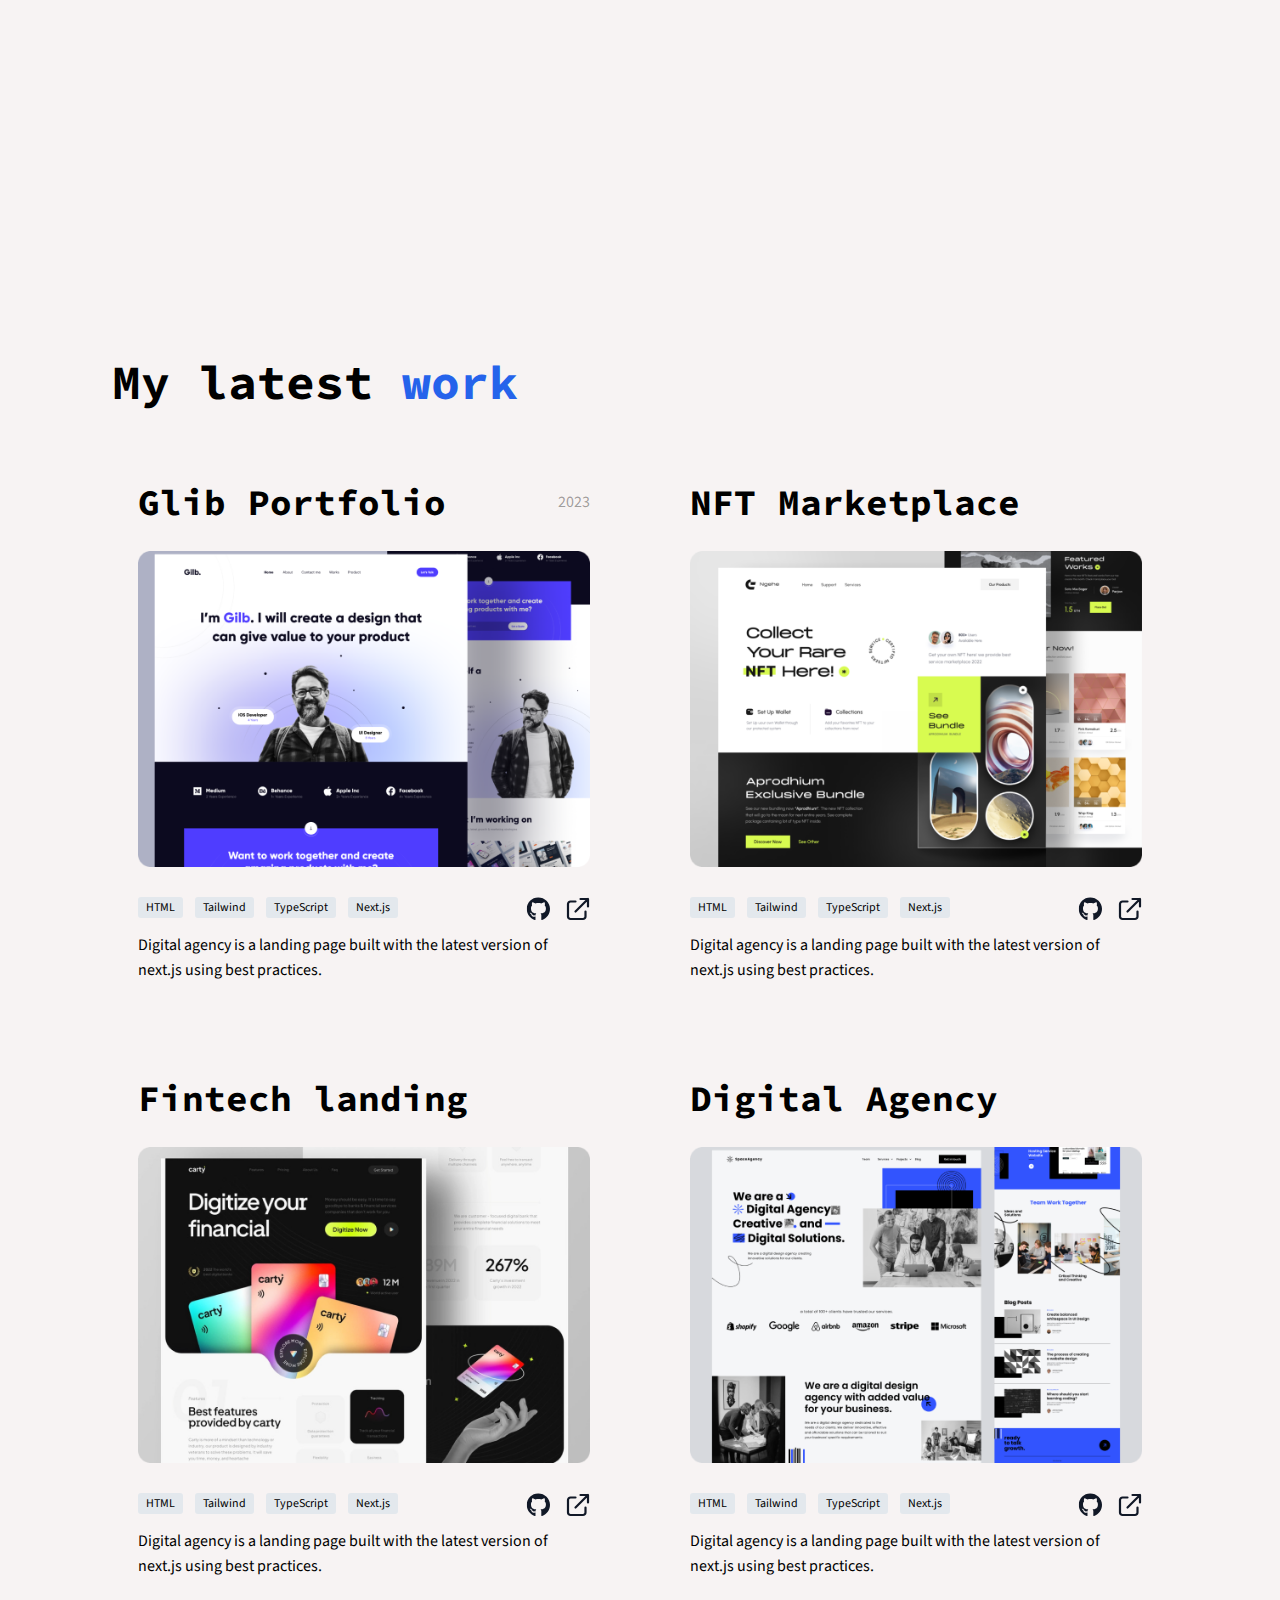
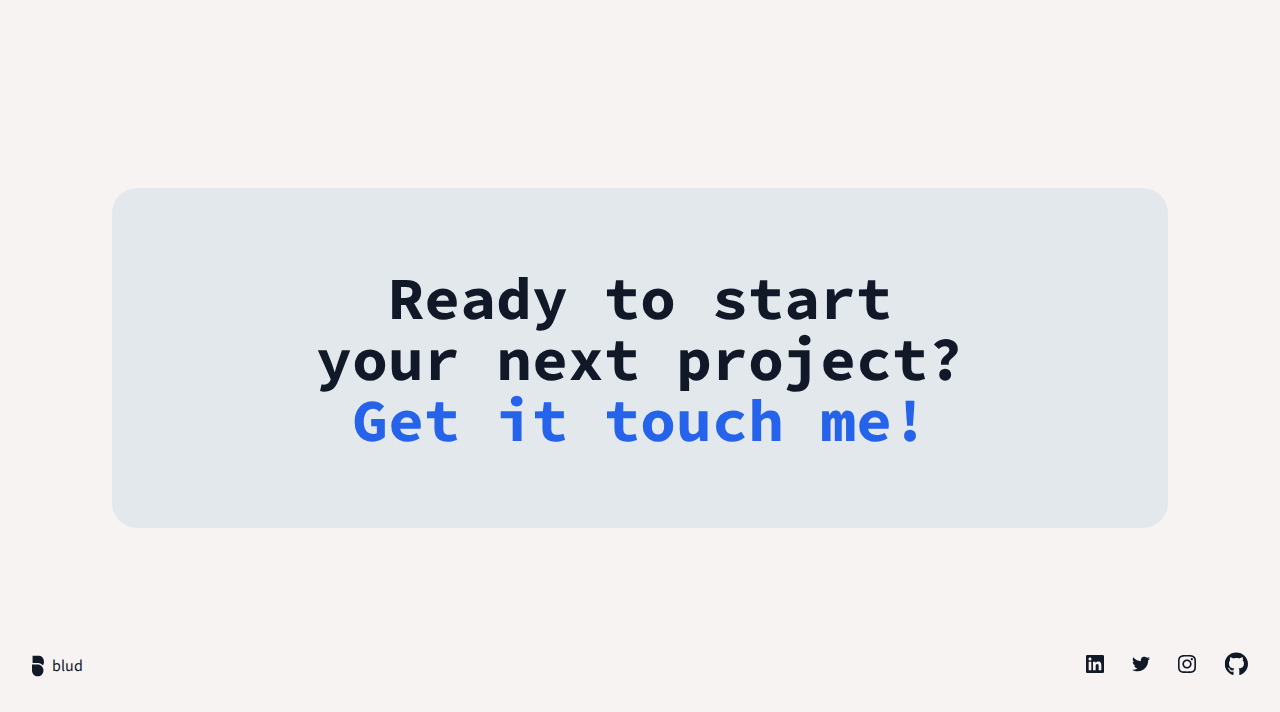
==== commit 9df9535c: "Done" ====
--- a/index.html
+++ b/index.html
@@ -16,7 +16,7 @@
           <h4>blud</h4>
         </div>
         <div class="navigation">
-          <nav class="nav">
+          <nav class="nav1">
             <ul class="nav-links">
               <li><a href="#main">Home</a></li>
               <li><a href="#experience">About</a></li>
@@ -73,9 +73,10 @@
                   >Contact me
                   <img
                     src="./Images/arrow-right.svg"
-                    width="15"
+                    height="15"
                     style="position: relative; bottom: -4px"
-                /></a>
+                  />
+                </a>
               </div>
             </ul>
           </nav>
@@ -109,56 +110,57 @@
     <!-- 
         Main Section 
     -->
-
-    <section class="main" id="main">
-      <div class="firstdiv" style="min-height: 150px">
-        <h1>Hello I’m <br /><span id="name"></span></h1>
-      </div>
-      <div class="seconddiv">
-        <p>
-          I am a UI Engineer at Google, where I design and develop user-centered
-          interfaces for cutting-edge technology products. I work with a
-          talented team to create visually appealing and intuitive designs that
-          enhance user experience. I am passionate about using technology to
-          create beautiful and functional designs that solve real-world
-          problems.
-        </p>
-      </div>
-      <div class="thirddiv">
-        <div>
-          <img src="./Images/HTML.svg" />
-          <span>HTML</span>
-        </div>
-        <div>
-          <img src="./Images/css.jpg" />
-          <span>CSS</span>
-        </div>
-        <div>
-          <img src="./Images/js.svg" />
-          <span>JavaScript</span>
-        </div>
-        <div>
-          <img src="./Images/ts.svg" />
-          <span>TypeScript</span>
-        </div>
-        <div>
-          <img src="./Images/react.svg" />
-          <span>React</span>
-        </div>
-        <div>
-          <img src="./Images/nextjs.svg" />
-          <span>Nextjs</span>
-        </div>
-        <div>
-          <img src="./Images/nodejs.svg" />
-          <span>Nodejs</span>
-        </div>
-        <div>
-          <img src="./Images/express.svg" />
-          <span>Express</span>
-        </div>
-      </div>
-    </section>
+    <div class="topMain">
+      <section class="main" id="main">
+        <div class="firstdiv" style="min-height: 150px">
+          <h1>Hello I’m <br /><span id="name"></span></h1>
+        </div>
+        <div class="seconddiv">
+          <p>
+            I am a UI Engineer at Google, where I design and develop
+            user-centered interfaces for cutting-edge technology products. I
+            work with a talented team to create visually appealing and intuitive
+            designs that enhance user experience. I am passionate about using
+            technology to create beautiful and functional designs that solve
+            real-world problems.
+          </p>
+        </div>
+        <div class="thirddiv">
+          <div>
+            <img src="./Images/HTML.svg" />
+            <span>HTML</span>
+          </div>
+          <div>
+            <img src="./Images/css.jpg" />
+            <span>CSS</span>
+          </div>
+          <div>
+            <img src="./Images/js.svg" />
+            <span>JavaScript</span>
+          </div>
+          <div>
+            <img src="./Images/ts.svg" />
+            <span>TypeScript</span>
+          </div>
+          <div>
+            <img src="./Images/react.svg" />
+            <span>React</span>
+          </div>
+          <div>
+            <img src="./Images/nextjs.svg" />
+            <span>Nextjs</span>
+          </div>
+          <div>
+            <img src="./Images/nodejs.svg" />
+            <span>Nodejs</span>
+          </div>
+          <div>
+            <img src="./Images/express.svg" />
+            <span>Express</span>
+          </div>
+        </div>
+      </section>
+    </div>
 
     <section class="experience" id="experience">
       <div class="main-div">
@@ -173,7 +175,7 @@
               </div>
               <div class="card-text" style="width: fit-content">
                 <p class="company">Google</p>
-                <p class="designation">UI Engineer</p>
+                <h6 class="designation">UI Engineer</h6>
               </div>
             </div>
             <div class="seconddiv exp">
@@ -359,6 +361,7 @@
         </div>
       </div>
     </section>
+
     <section class="top_start">
       <section class="start">
         <div class="footer-text">
@@ -376,7 +379,7 @@
           <img src="Images/logo.svg" alt="Logo" />
           <h4>blud</h4>
         </div>
-        <div style="gap: 28px; display: flex">
+        <div style="gap: 28px; display: flex; align-items: center">
           <a href="https://www.linkedin.com/in/jigar-khalas-9721b7274"
             ><img src="./Images/linkedin.svg"
           /></a>
--- a/index.css
+++ b/index.css
@@ -28,15 +28,18 @@
   z-index: 1000;
   position: sticky;
   top: 0;
+  min-height: 60px;
   background-color: var(--bg-color);
 }
 .header .nav {
   max-width: 1216px !important;
   width: 100% !important;
   margin: auto;
+  min-height: 60px;
   display: flex;
   align-items: center;
   justify-content: space-between;
+  padding: 0px 28px;
 }
 .header .nav .logo {
   display: flex;
@@ -44,11 +47,20 @@
   align-items: center;
   padding: 17.5px 0;
 }
+.header .nav h4 {
+  color: #111827;
+  font-family: "Source Sans Pro";
+  font-style: normal;
+  font-weight: 400;
+  font-size: 16px;
+  line-height: 153.7%;
+}
 
 .nav-links {
   display: flex;
   justify-content: center;
   align-items: center;
+  padding: 0px 0px !important;
   gap: 30px;
 }
 .nav-links li {
@@ -56,6 +68,8 @@
   text-decoration: none;
   font-family: "Inter", sans-serif;
   font-size: 12px;
+  line-height: 15px;
+  font-weight: 400;
 }
 .nav-links li a {
   text-decoration: none;
@@ -145,14 +159,17 @@
 }
 
 /* Main Section */
+.topMain {
+  min-height: 100vh;
+}
+
 .main {
-  min-height: 100vh;
   display: flex;
   justify-content: center;
   align-items: center;
   flex-direction: column;
   gap: 24px;
-  padding-top: 57px;
+  padding-block: 92px;
 }
 .main .firstdiv h1 {
   font-family: "Source Code Pro", monospace;
@@ -219,6 +236,7 @@
   font-weight: 700;
   font-size: 48px;
   line-height: 60px;
+  color: #111827;
 }
 .experience .main-div .cards {
   display: flex;
@@ -335,7 +353,7 @@
   max-width: 1440px;
   width: 100%;
   margin: auto;
-  padding: 86px 0px;
+  padding: 92px 0px;
 }
 .latestWork .latestworkdiv {
   display: flex;
@@ -492,23 +510,31 @@
   width: 100%;
   max-width: 1440px;
   margin: auto;
+  min-height: 92px;
+  display: flex;
 }
 .footer .logo {
   display: flex;
   gap: 8px;
   align-items: center;
+  padding-block: 17.5px;
 }
 .footer .logo h4 {
   font-family: "Source Sans Pro", sans-serif;
   color: #111827;
+  font-style: normal;
+  font-weight: 400;
+  font-size: 16px;
+  line-height: 153.7%;
 }
 .footer .outerdiv {
-  border-radius: 25px;
-  padding: 0px 112px;
   display: flex;
   justify-content: space-between;
   align-items: center;
   height: 60px;
+  max-width: 1216px !important;
+  width: 100%;
+  margin: auto;
 }
 
 @media screen and (max-width: 1040px) {
@@ -527,7 +553,7 @@
   }
 }
 @media screen and (max-width: 1024px) {
-  .main {
+  .topMain {
     min-height: -moz-fit-content;
     min-height: fit-content;
   }
@@ -539,10 +565,21 @@
     min-height: -moz-fit-content;
     min-height: fit-content;
   }
+  .header .nav {
+    padding: 0px 0px;
+  }
 }
 @media screen and ((min-width: 780px) and (max-width: 1024px)) {
+  .card-image img {
+    width: 510px !important;
+  }
+  .experience .main-div .cards {
+    gap: 32px !important;
+  }
   .top_start {
     margin: 92px 48px !important;
+    padding-top: 0px !important;
+    padding-bottom: 0px !important;
   }
   .latestWork {
     padding: 92px 0px;
@@ -583,17 +620,13 @@
     padding: 0 48px;
   }
   .footer .outerdiv {
-    border-radius: 25px;
-    padding: 0px 48px;
     display: flex;
     justify-content: space-between;
     align-items: center;
+    padding: 0px 48px;
   }
 }
 @media screen and ((min-width: 600px) and (max-width: 780px)) {
-  .header {
-    padding: 0px 32px;
-  }
   .main {
     padding: 92px 18px;
   }
@@ -660,7 +693,6 @@
     width: 60%;
   }
   .footer .outerdiv {
-    border-radius: 25px;
     padding: 0px 32px;
     display: flex;
     justify-content: space-between;
@@ -734,11 +766,14 @@
   }
   .experience .main-div .cards .left .firstdiv {
     padding: 30px !important;
+    gap: 0px !important;
   }
   .experience .main-div .cards .left .seconddiv {
+    gap: 0px !important;
     padding: 30px !important;
   }
   .experience .main-div .cards .left .thirddiv {
+    gap: 0px !important;
     padding: 30px !important;
   }
   .experience .main-div .cards .right {
@@ -747,8 +782,8 @@
   }
 }
 @media screen and (max-width: 600px) {
-  .header {
-    padding: 10px;
+  .header .nav {
+    padding: 0px 28px !important;
   }
   .nav-links > li {
     display: none;
@@ -761,12 +796,17 @@
   }
 }
 @media screen and (max-width: 400px) {
+  .main {
+    padding-inline: 32px !important;
+  }
   .top_start {
     margin: auto 16px !important;
     padding: 48px 0px !important;
   }
   .top_start .start .footer-text {
     margin: 42px 16px !important;
+    max-width: 336px !important;
+    width: 100% !important;
   }
   .top_start .start .footer-text h1 {
     font-family: "Source Code Pro" !important;
@@ -816,11 +856,20 @@
   .company {
     display: none;
   }
+  .card-image img {
+    max-width: 352px !important;
+    width: 100% !important;
+  }
   .footer .outerdiv {
-    border-radius: 25px;
     padding: 0px 16px;
     display: flex;
     justify-content: space-between;
     align-items: center;
   }
+}
+@media screen and (max-width: 370px) {
+  .latestWork .space-between {
+    flex-direction: column !important;
+    gap: 10px !important;
+  }
 }/*# sourceMappingURL=index.css.map */